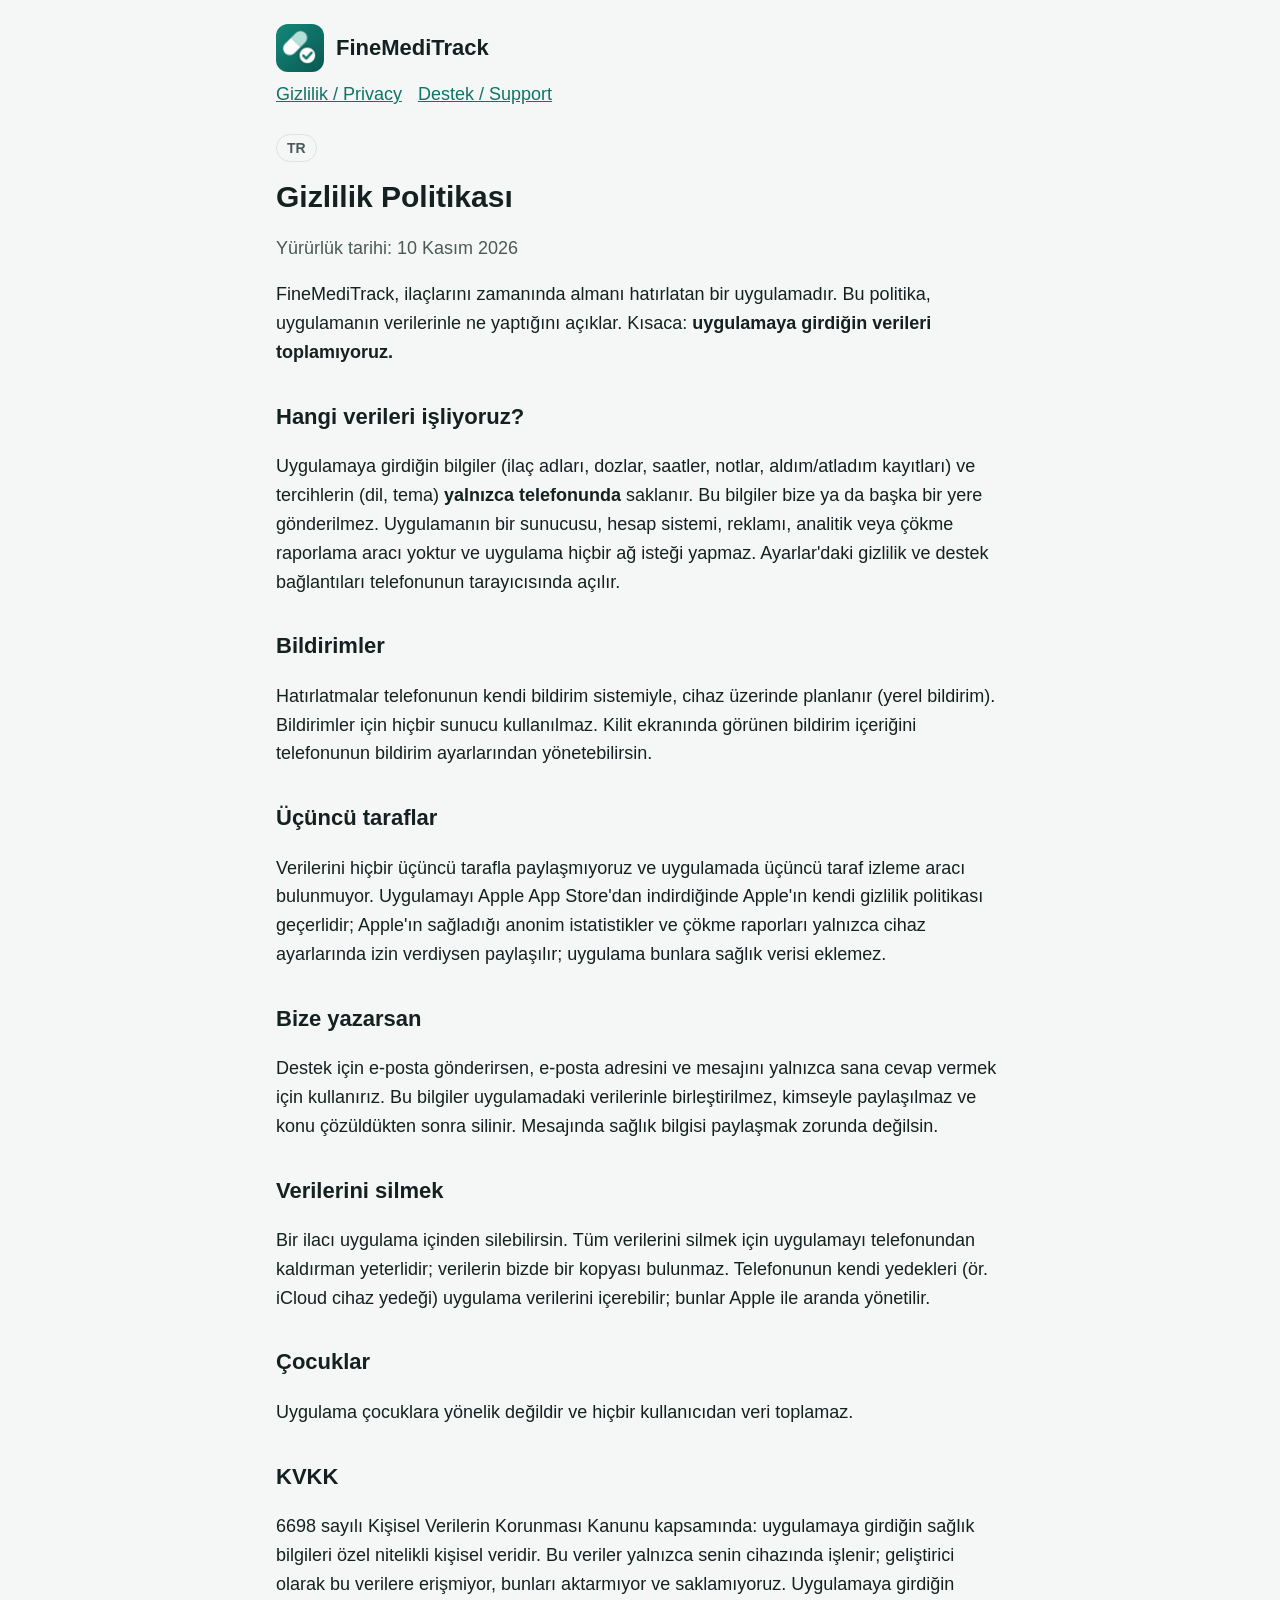
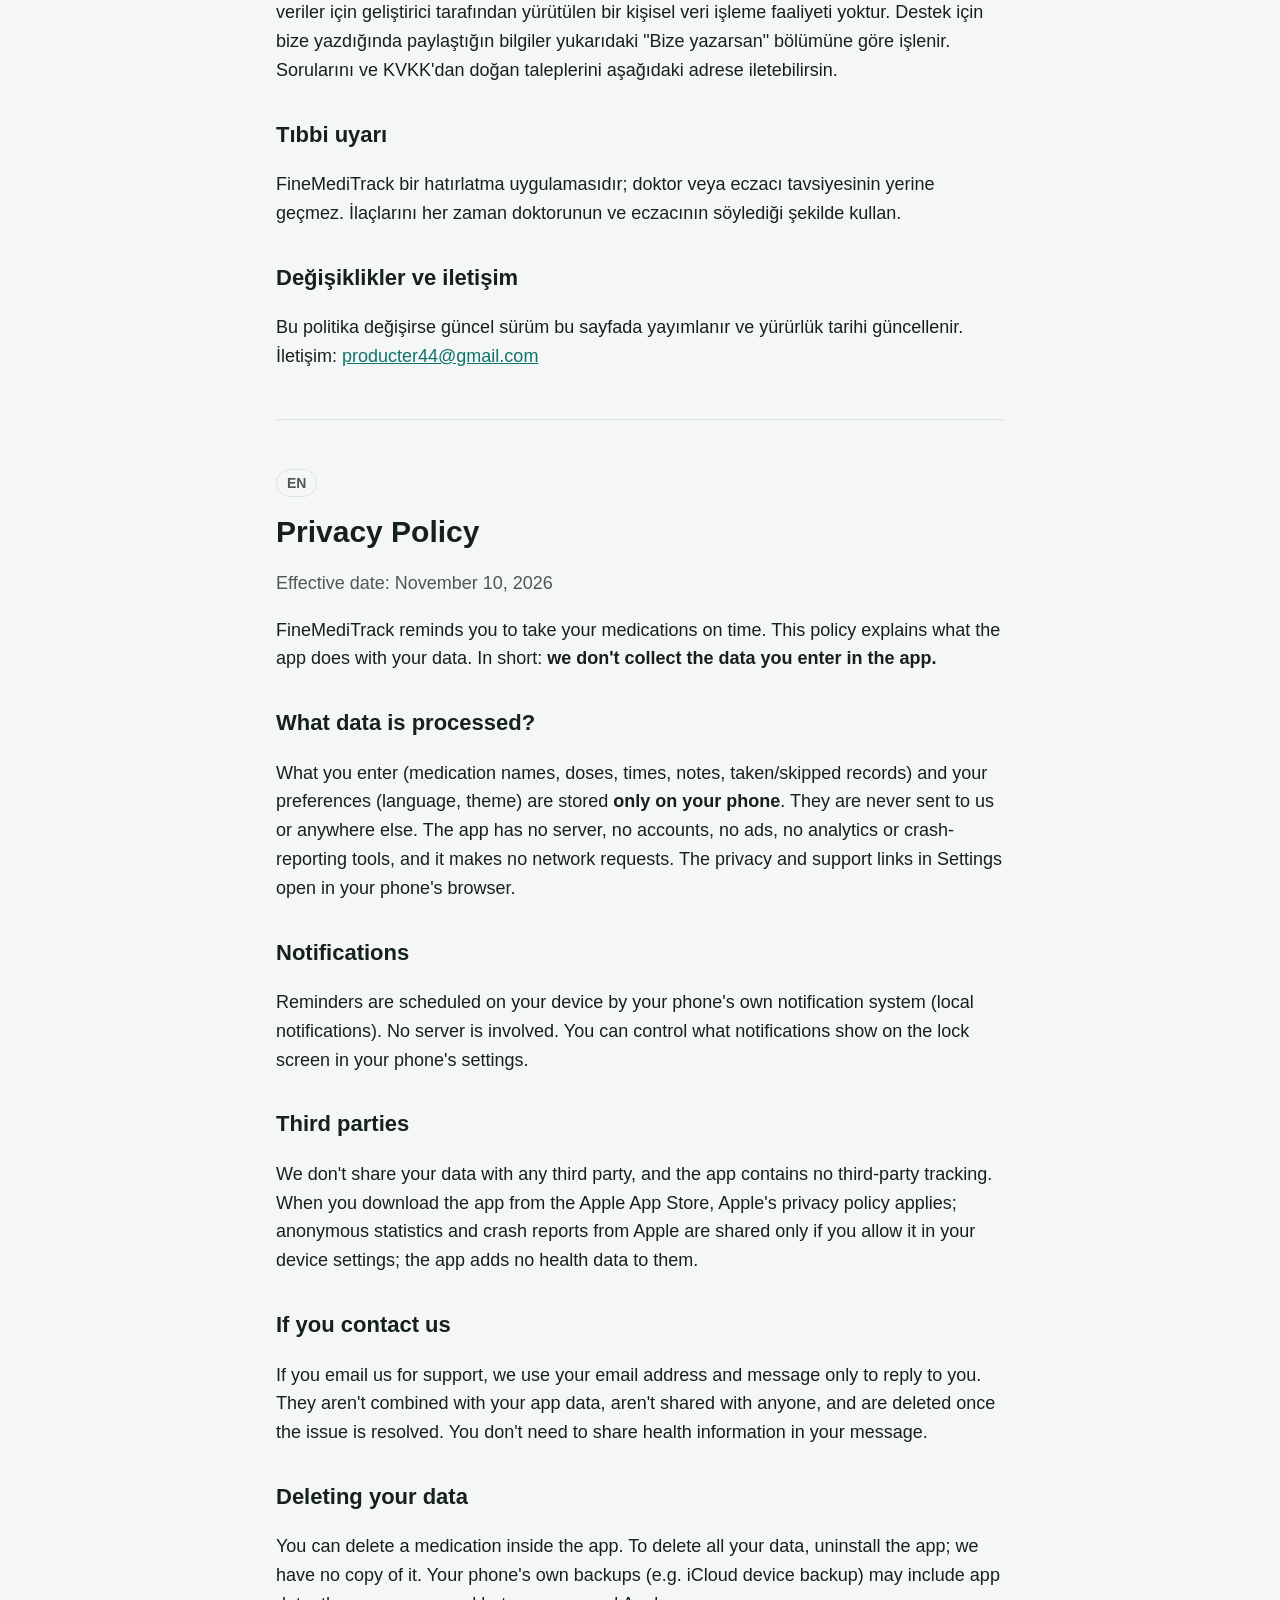
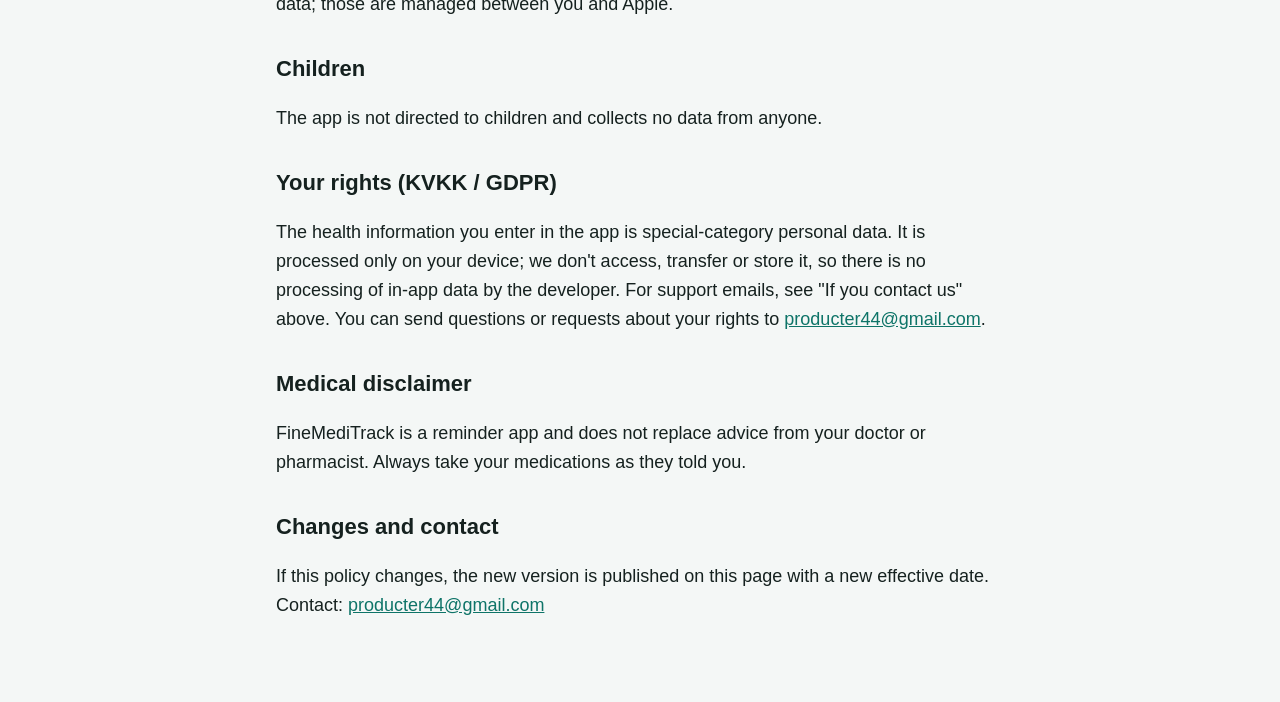
==== privacy/index.html @ 2c9cce1d "Privacy policy and support pages for FineMediTrack" ====
<!doctype html><html lang="tr"><head><meta charset="utf-8"><meta name="viewport" content="width=device-width, initial-scale=1"><link rel="icon" href="../assets/icon.png"><link rel="stylesheet" href="../assets/style.css"><title>Gizlilik Politikası / Privacy Policy – FineMediTrack</title></head><body><main><header><img src="../assets/icon.png" alt=""><a href="../">FineMediTrack</a></header><nav><a href="../privacy/">Gizlilik / Privacy</a><a href="../support/">Destek / Support</a></nav>
<span class="lang">TR</span>
<h1>Gizlilik Politikası</h1>
<p class="dim">Yürürlük tarihi: 10 Kasım 2026</p>
<p>FineMediTrack, ilaçlarını zamanında almanı hatırlatan bir uygulamadır. Bu politika, uygulamanın verilerinle ne yaptığını açıklar. Kısaca: <strong>uygulamaya girdiğin verileri toplamıyoruz.</strong></p>
<h2>Hangi verileri işliyoruz?</h2>
<p>Uygulamaya girdiğin bilgiler (ilaç adları, dozlar, saatler, notlar, aldım/atladım kayıtları) ve tercihlerin (dil, tema) <strong>yalnızca telefonunda</strong> saklanır. Bu bilgiler bize ya da başka bir yere gönderilmez. Uygulamanın bir sunucusu, hesap sistemi, reklamı, analitik veya çökme raporlama aracı yoktur ve uygulama hiçbir ağ isteği yapmaz. Ayarlar'daki gizlilik ve destek bağlantıları telefonunun tarayıcısında açılır.</p>
<h2>Bildirimler</h2>
<p>Hatırlatmalar telefonunun kendi bildirim sistemiyle, cihaz üzerinde planlanır (yerel bildirim). Bildirimler için hiçbir sunucu kullanılmaz. Kilit ekranında görünen bildirim içeriğini telefonunun bildirim ayarlarından yönetebilirsin.</p>
<h2>Üçüncü taraflar</h2>
<p>Verilerini hiçbir üçüncü tarafla paylaşmıyoruz ve uygulamada üçüncü taraf izleme aracı bulunmuyor. Uygulamayı Apple App Store'dan indirdiğinde Apple'ın kendi gizlilik politikası geçerlidir; Apple'ın sağladığı anonim istatistikler ve çökme raporları yalnızca cihaz ayarlarında izin verdiysen paylaşılır; uygulama bunlara sağlık verisi eklemez.</p>
<h2>Bize yazarsan</h2>
<p>Destek için e-posta gönderirsen, e-posta adresini ve mesajını yalnızca sana cevap vermek için kullanırız. Bu bilgiler uygulamadaki verilerinle birleştirilmez, kimseyle paylaşılmaz ve konu çözüldükten sonra silinir. Mesajında sağlık bilgisi paylaşmak zorunda değilsin.</p>
<h2>Verilerini silmek</h2>
<p>Bir ilacı uygulama içinden silebilirsin. Tüm verilerini silmek için uygulamayı telefonundan kaldırman yeterlidir; verilerin bizde bir kopyası bulunmaz. Telefonunun kendi yedekleri (ör. iCloud cihaz yedeği) uygulama verilerini içerebilir; bunlar Apple ile aranda yönetilir.</p>
<h2>Çocuklar</h2>
<p>Uygulama çocuklara yönelik değildir ve hiçbir kullanıcıdan veri toplamaz.</p>
<h2>KVKK</h2>
<p>6698 sayılı Kişisel Verilerin Korunması Kanunu kapsamında: uygulamaya girdiğin sağlık bilgileri özel nitelikli kişisel veridir. Bu veriler yalnızca senin cihazında işlenir; geliştirici olarak bu verilere erişmiyor, bunları aktarmıyor ve saklamıyoruz. Uygulamaya girdiğin veriler için geliştirici tarafından yürütülen bir kişisel veri işleme faaliyeti yoktur. Destek için bize yazdığında paylaştığın bilgiler yukarıdaki "Bize yazarsan" bölümüne göre işlenir. Sorularını ve KVKK'dan doğan taleplerini aşağıdaki adrese iletebilirsin.</p>
<h2>Tıbbi uyarı</h2>
<p>FineMediTrack bir hatırlatma uygulamasıdır; doktor veya eczacı tavsiyesinin yerine geçmez. İlaçlarını her zaman doktorunun ve eczacının söylediği şekilde kullan.</p>
<h2>Değişiklikler ve iletişim</h2>
<p>Bu politika değişirse güncel sürüm bu sayfada yayımlanır ve yürürlük tarihi güncellenir. İletişim: <a href="mailto:producter44@gmail.com">producter44@gmail.com</a></p>
<hr>
<span class="lang">EN</span>
<h1>Privacy Policy</h1>
<p class="dim">Effective date: November 10, 2026</p>
<p>FineMediTrack reminds you to take your medications on time. This policy explains what the app does with your data. In short: <strong>we don't collect the data you enter in the app.</strong></p>
<h2>What data is processed?</h2>
<p>What you enter (medication names, doses, times, notes, taken/skipped records) and your preferences (language, theme) are stored <strong>only on your phone</strong>. They are never sent to us or anywhere else. The app has no server, no accounts, no ads, no analytics or crash-reporting tools, and it makes no network requests. The privacy and support links in Settings open in your phone's browser.</p>
<h2>Notifications</h2>
<p>Reminders are scheduled on your device by your phone's own notification system (local notifications). No server is involved. You can control what notifications show on the lock screen in your phone's settings.</p>
<h2>Third parties</h2>
<p>We don't share your data with any third party, and the app contains no third-party tracking. When you download the app from the Apple App Store, Apple's privacy policy applies; anonymous statistics and crash reports from Apple are shared only if you allow it in your device settings; the app adds no health data to them.</p>
<h2>If you contact us</h2>
<p>If you email us for support, we use your email address and message only to reply to you. They aren't combined with your app data, aren't shared with anyone, and are deleted once the issue is resolved. You don't need to share health information in your message.</p>
<h2>Deleting your data</h2>
<p>You can delete a medication inside the app. To delete all your data, uninstall the app; we have no copy of it. Your phone's own backups (e.g. iCloud device backup) may include app data; those are managed between you and Apple.</p>
<h2>Children</h2>
<p>The app is not directed to children and collects no data from anyone.</p>
<h2>Your rights (KVKK / GDPR)</h2>
<p>The health information you enter in the app is special-category personal data. It is processed only on your device; we don't access, transfer or store it, so there is no processing of in-app data by the developer. For support emails, see "If you contact us" above. You can send questions or requests about your rights to <a href="mailto:producter44@gmail.com">producter44@gmail.com</a>.</p>
<h2>Medical disclaimer</h2>
<p>FineMediTrack is a reminder app and does not replace advice from your doctor or pharmacist. Always take your medications as they told you.</p>
<h2>Changes and contact</h2>
<p>If this policy changes, the new version is published on this page with a new effective date. Contact: <a href="mailto:producter44@gmail.com">producter44@gmail.com</a></p>
</main></body></html>
---- assets/style.css ----
:root { --teal: #0E7468; --text: #15211F; --dim: #4C5957; --bg: #F4F7F6; --card: #FFFFFF; --line: #DCE3E2; }
@media (prefers-color-scheme: dark) {
  :root { --teal: #5CC8B8; --text: #E6EDEC; --dim: #A1ADAB; --bg: #0F1817; --card: #1B2523; --line: #2E3A38; }
}
* { box-sizing: border-box; }
body { margin: 0; background: var(--bg); color: var(--text); font: 18px/1.6 -apple-system, BlinkMacSystemFont, "Segoe UI", Roboto, sans-serif; }
main { max-width: 760px; margin: 0 auto; padding: 24px 16px 64px; }
header { display: flex; align-items: center; gap: 12px; margin-bottom: 8px; }
header img { width: 48px; height: 48px; border-radius: 12px; }
header a { color: var(--text); text-decoration: none; font-weight: 700; font-size: 22px; }
nav { display: flex; gap: 16px; flex-wrap: wrap; margin: 8px 0 24px; }
nav a, a { color: var(--teal); }
h1 { font-size: 30px; line-height: 1.25; margin: 16px 0 4px; }
h2 { font-size: 22px; margin-top: 32px; }
.dim { color: var(--dim); }
.card { background: var(--card); border: 1px solid var(--line); border-radius: 14px; padding: 4px 20px; margin: 16px 0; }
.lang { display: inline-block; font-size: 14px; font-weight: 700; color: var(--dim); border: 1px solid var(--line); border-radius: 999px; padding: 2px 10px; }
hr { border: 0; border-top: 1px solid var(--line); margin: 48px 0; }
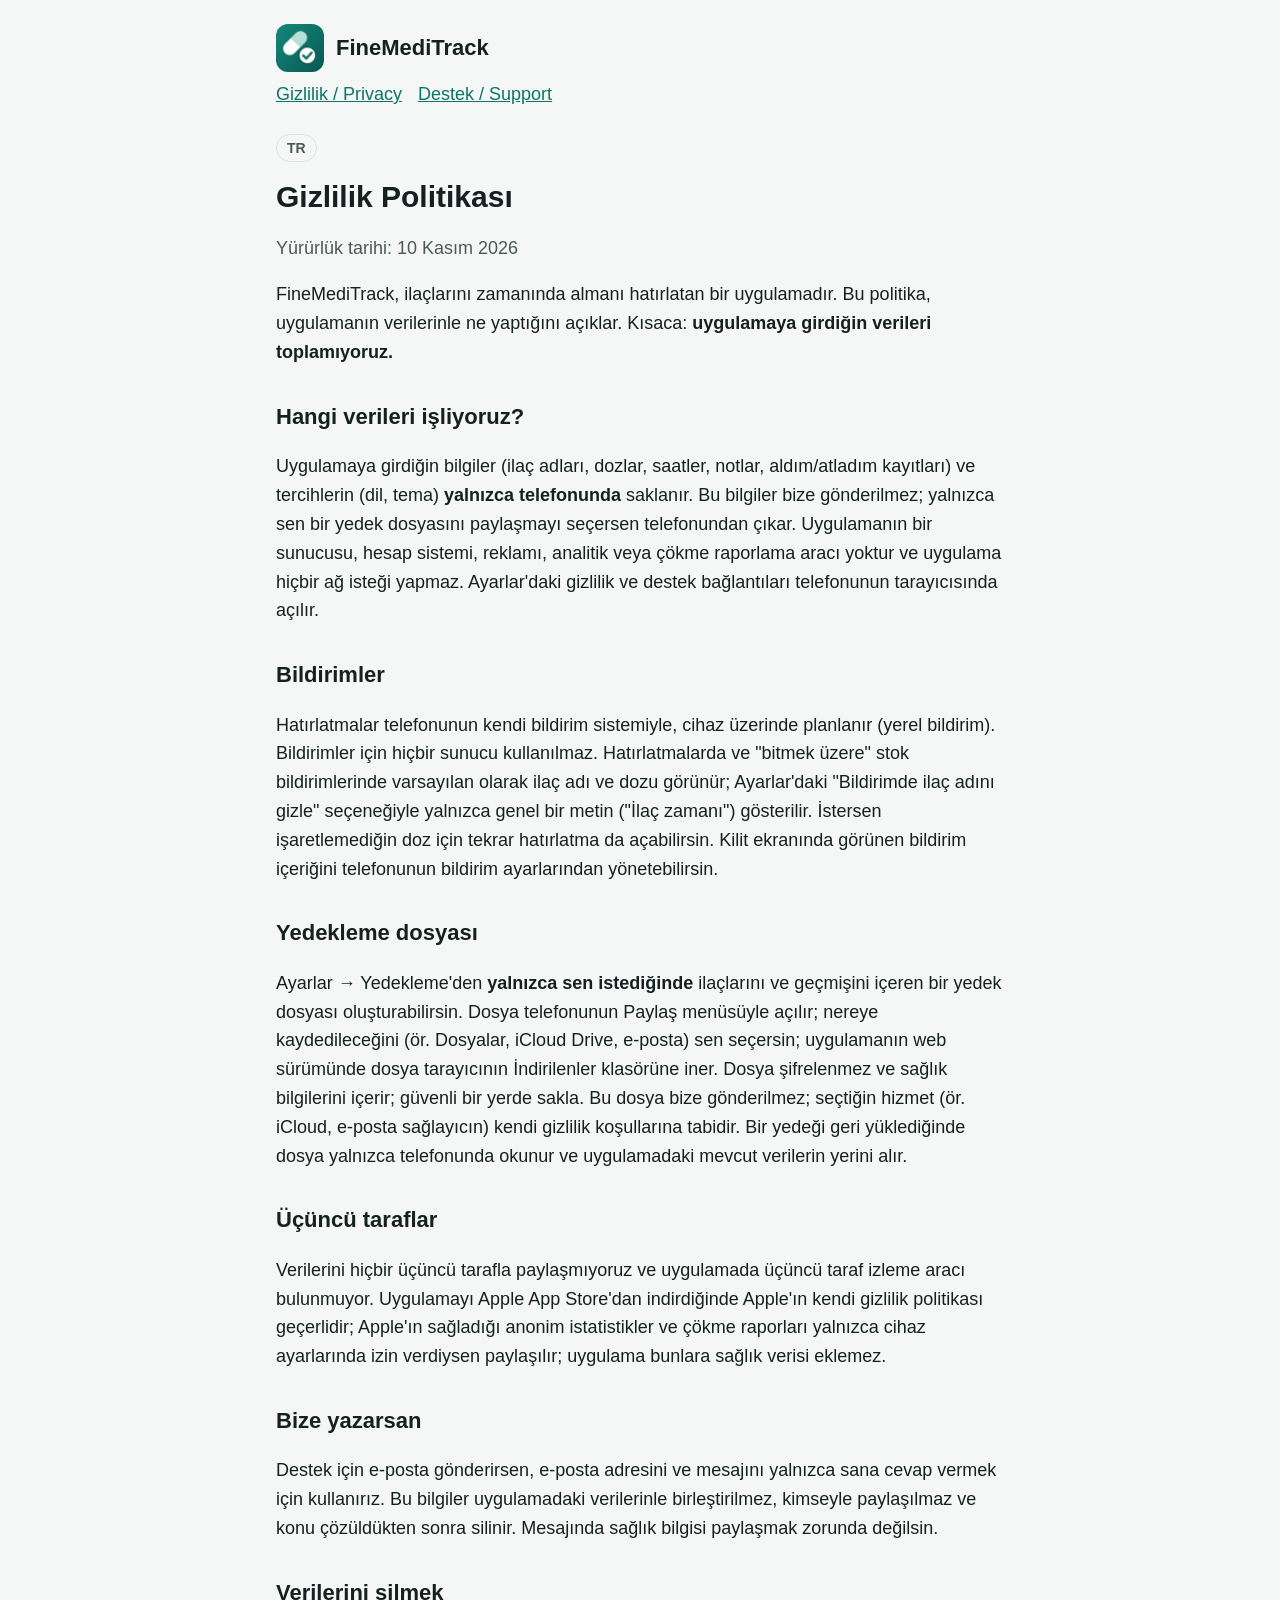
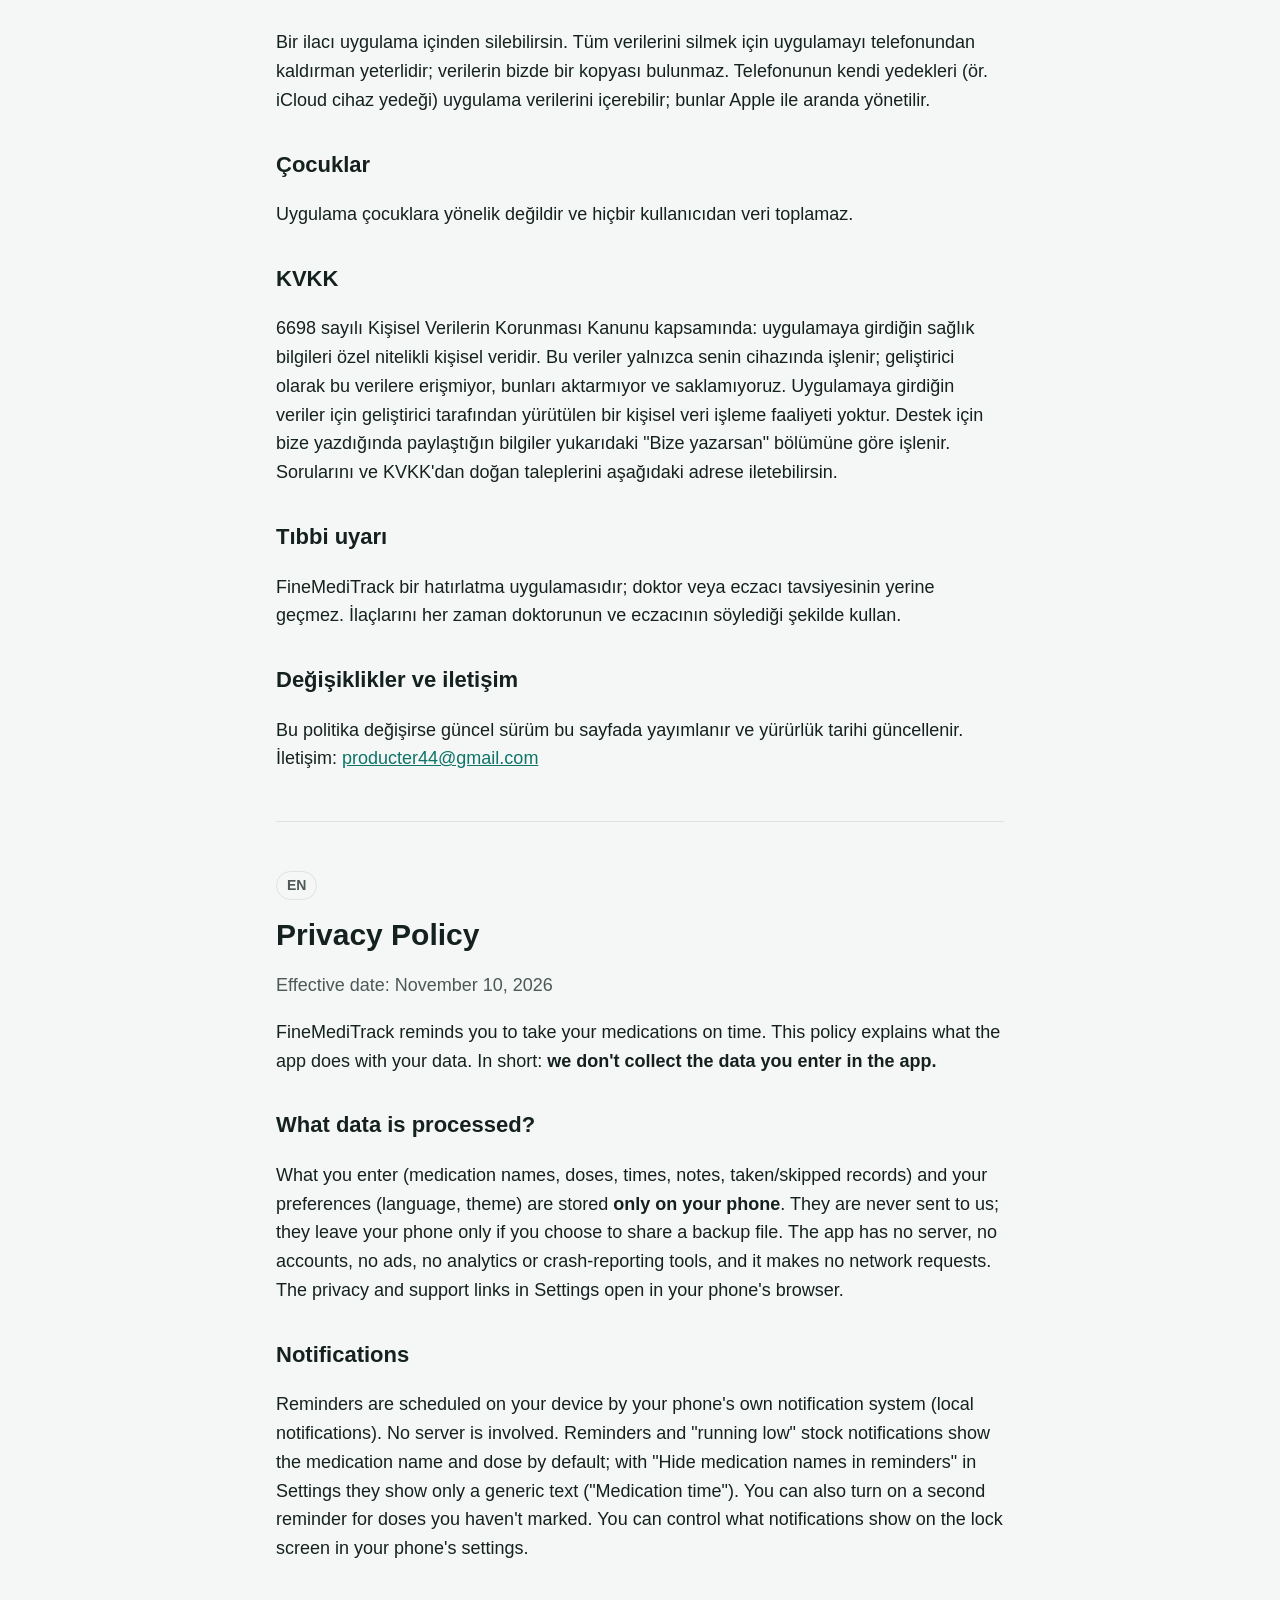
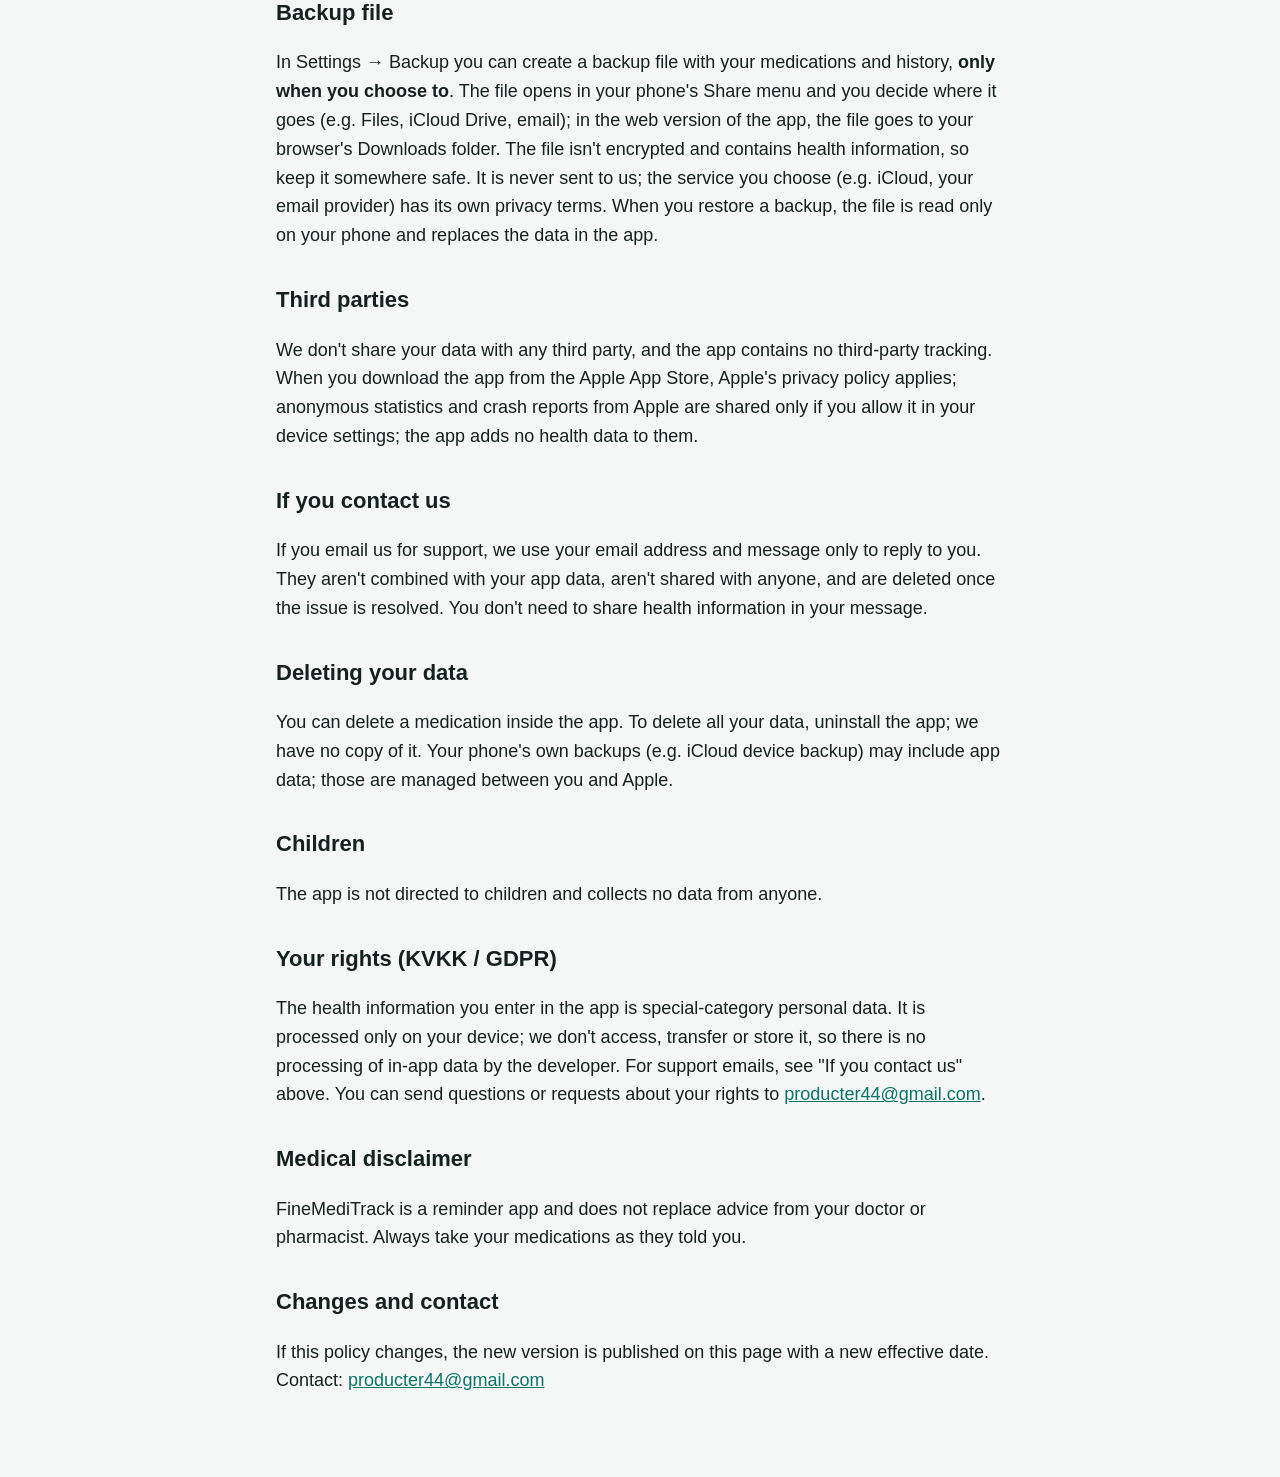
==== commit 95e79396: "Privacy policy: backup file and notification options (v0.3.0)" ====
--- a/privacy/index.html
+++ b/privacy/index.html
@@ -4,9 +4,11 @@
 <p class="dim">Yürürlük tarihi: 10 Kasım 2026</p>
 <p>FineMediTrack, ilaçlarını zamanında almanı hatırlatan bir uygulamadır. Bu politika, uygulamanın verilerinle ne yaptığını açıklar. Kısaca: <strong>uygulamaya girdiğin verileri toplamıyoruz.</strong></p>
 <h2>Hangi verileri işliyoruz?</h2>
-<p>Uygulamaya girdiğin bilgiler (ilaç adları, dozlar, saatler, notlar, aldım/atladım kayıtları) ve tercihlerin (dil, tema) <strong>yalnızca telefonunda</strong> saklanır. Bu bilgiler bize ya da başka bir yere gönderilmez. Uygulamanın bir sunucusu, hesap sistemi, reklamı, analitik veya çökme raporlama aracı yoktur ve uygulama hiçbir ağ isteği yapmaz. Ayarlar'daki gizlilik ve destek bağlantıları telefonunun tarayıcısında açılır.</p>
+<p>Uygulamaya girdiğin bilgiler (ilaç adları, dozlar, saatler, notlar, aldım/atladım kayıtları) ve tercihlerin (dil, tema) <strong>yalnızca telefonunda</strong> saklanır. Bu bilgiler bize gönderilmez; yalnızca sen bir yedek dosyasını paylaşmayı seçersen telefonundan çıkar. Uygulamanın bir sunucusu, hesap sistemi, reklamı, analitik veya çökme raporlama aracı yoktur ve uygulama hiçbir ağ isteği yapmaz. Ayarlar'daki gizlilik ve destek bağlantıları telefonunun tarayıcısında açılır.</p>
 <h2>Bildirimler</h2>
-<p>Hatırlatmalar telefonunun kendi bildirim sistemiyle, cihaz üzerinde planlanır (yerel bildirim). Bildirimler için hiçbir sunucu kullanılmaz. Kilit ekranında görünen bildirim içeriğini telefonunun bildirim ayarlarından yönetebilirsin.</p>
+<p>Hatırlatmalar telefonunun kendi bildirim sistemiyle, cihaz üzerinde planlanır (yerel bildirim). Bildirimler için hiçbir sunucu kullanılmaz. Hatırlatmalarda ve "bitmek üzere" stok bildirimlerinde varsayılan olarak ilaç adı ve dozu görünür; Ayarlar'daki "Bildirimde ilaç adını gizle" seçeneğiyle yalnızca genel bir metin ("İlaç zamanı") gösterilir. İstersen işaretlemediğin doz için tekrar hatırlatma da açabilirsin. Kilit ekranında görünen bildirim içeriğini telefonunun bildirim ayarlarından yönetebilirsin.</p>
+<h2>Yedekleme dosyası</h2>
+<p>Ayarlar → Yedekleme'den <strong>yalnızca sen istediğinde</strong> ilaçlarını ve geçmişini içeren bir yedek dosyası oluşturabilirsin. Dosya telefonunun Paylaş menüsüyle açılır; nereye kaydedileceğini (ör. Dosyalar, iCloud Drive, e-posta) sen seçersin; uygulamanın web sürümünde dosya tarayıcının İndirilenler klasörüne iner. Dosya şifrelenmez ve sağlık bilgilerini içerir; güvenli bir yerde sakla. Bu dosya bize gönderilmez; seçtiğin hizmet (ör. iCloud, e-posta sağlayıcın) kendi gizlilik koşullarına tabidir. Bir yedeği geri yüklediğinde dosya yalnızca telefonunda okunur ve uygulamadaki mevcut verilerin yerini alır.</p>
 <h2>Üçüncü taraflar</h2>
 <p>Verilerini hiçbir üçüncü tarafla paylaşmıyoruz ve uygulamada üçüncü taraf izleme aracı bulunmuyor. Uygulamayı Apple App Store'dan indirdiğinde Apple'ın kendi gizlilik politikası geçerlidir; Apple'ın sağladığı anonim istatistikler ve çökme raporları yalnızca cihaz ayarlarında izin verdiysen paylaşılır; uygulama bunlara sağlık verisi eklemez.</p>
 <h2>Bize yazarsan</h2>
@@ -27,9 +29,11 @@
 <p class="dim">Effective date: November 10, 2026</p>
 <p>FineMediTrack reminds you to take your medications on time. This policy explains what the app does with your data. In short: <strong>we don't collect the data you enter in the app.</strong></p>
 <h2>What data is processed?</h2>
-<p>What you enter (medication names, doses, times, notes, taken/skipped records) and your preferences (language, theme) are stored <strong>only on your phone</strong>. They are never sent to us or anywhere else. The app has no server, no accounts, no ads, no analytics or crash-reporting tools, and it makes no network requests. The privacy and support links in Settings open in your phone's browser.</p>
+<p>What you enter (medication names, doses, times, notes, taken/skipped records) and your preferences (language, theme) are stored <strong>only on your phone</strong>. They are never sent to us; they leave your phone only if you choose to share a backup file. The app has no server, no accounts, no ads, no analytics or crash-reporting tools, and it makes no network requests. The privacy and support links in Settings open in your phone's browser.</p>
 <h2>Notifications</h2>
-<p>Reminders are scheduled on your device by your phone's own notification system (local notifications). No server is involved. You can control what notifications show on the lock screen in your phone's settings.</p>
+<p>Reminders are scheduled on your device by your phone's own notification system (local notifications). No server is involved. Reminders and "running low" stock notifications show the medication name and dose by default; with "Hide medication names in reminders" in Settings they show only a generic text ("Medication time"). You can also turn on a second reminder for doses you haven't marked. You can control what notifications show on the lock screen in your phone's settings.</p>
+<h2>Backup file</h2>
+<p>In Settings → Backup you can create a backup file with your medications and history, <strong>only when you choose to</strong>. The file opens in your phone's Share menu and you decide where it goes (e.g. Files, iCloud Drive, email); in the web version of the app, the file goes to your browser's Downloads folder. The file isn't encrypted and contains health information, so keep it somewhere safe. It is never sent to us; the service you choose (e.g. iCloud, your email provider) has its own privacy terms. When you restore a backup, the file is read only on your phone and replaces the data in the app.</p>
 <h2>Third parties</h2>
 <p>We don't share your data with any third party, and the app contains no third-party tracking. When you download the app from the Apple App Store, Apple's privacy policy applies; anonymous statistics and crash reports from Apple are shared only if you allow it in your device settings; the app adds no health data to them.</p>
 <h2>If you contact us</h2>
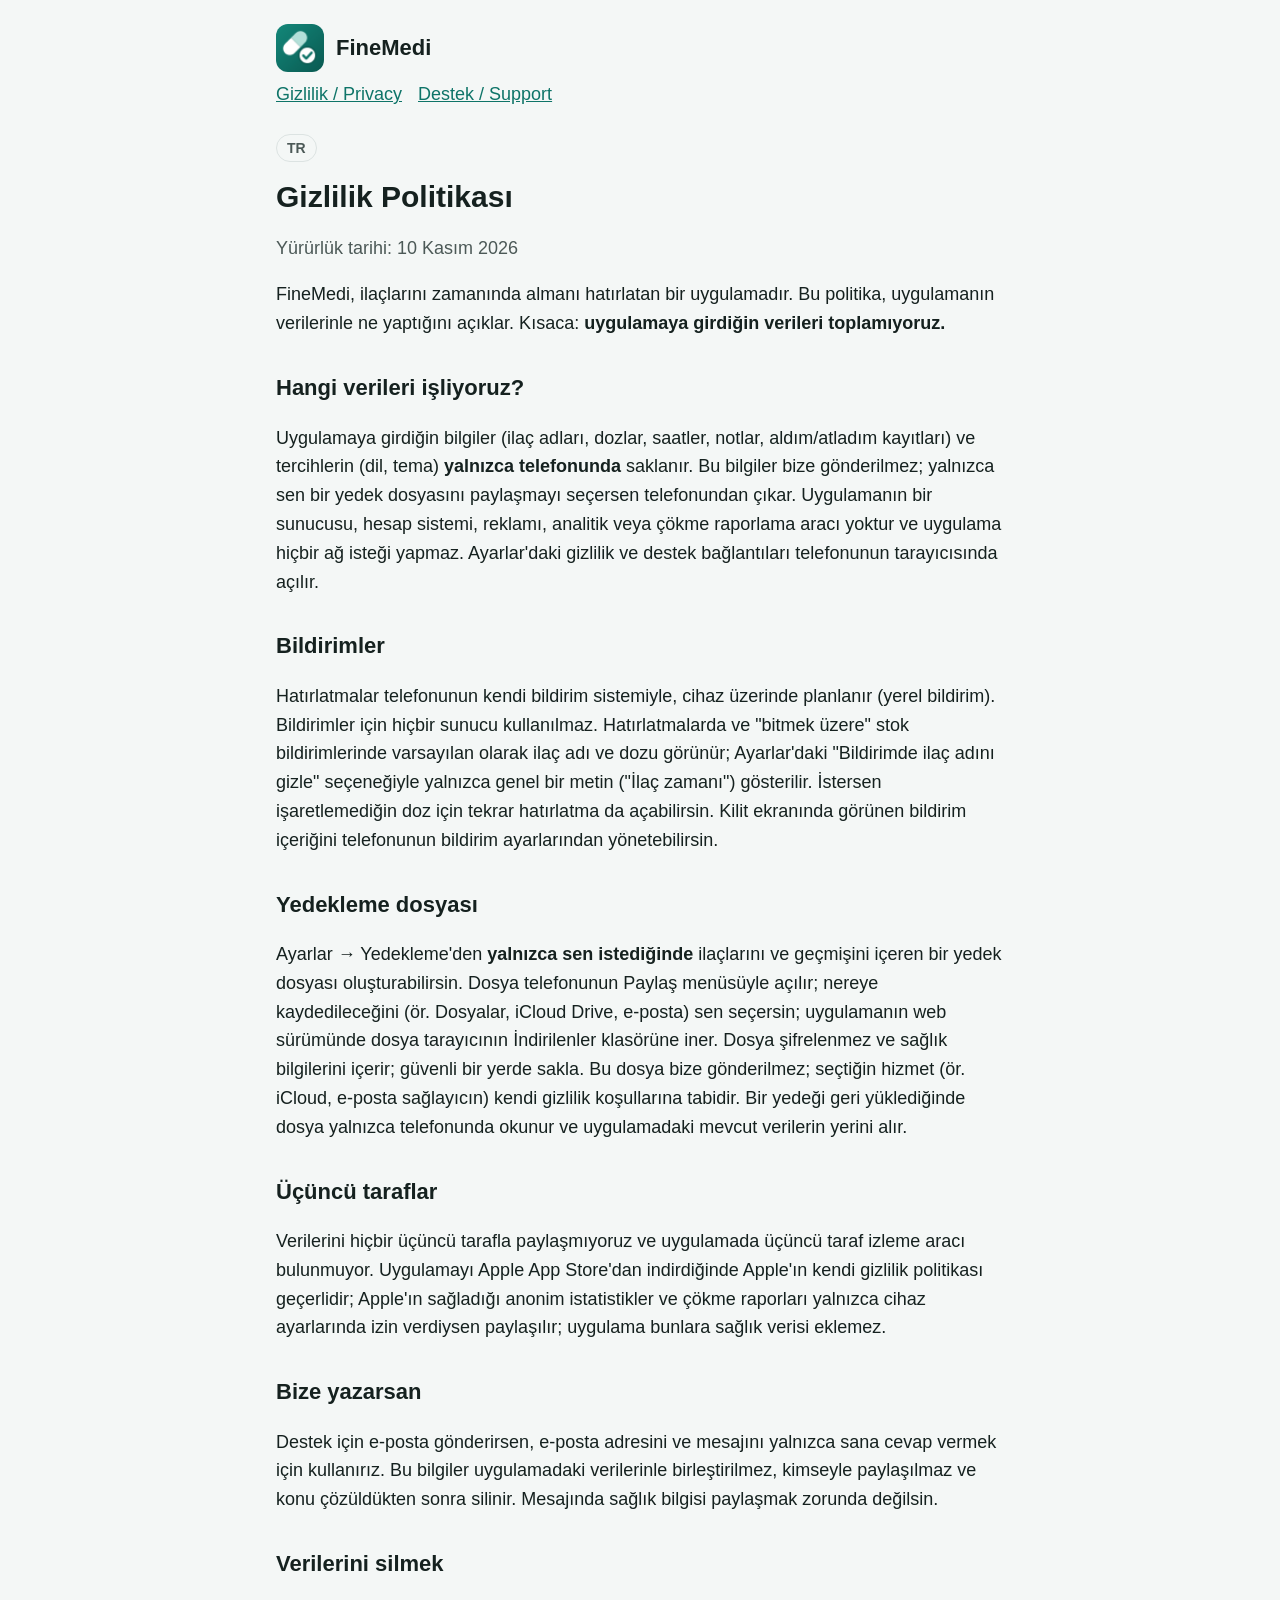
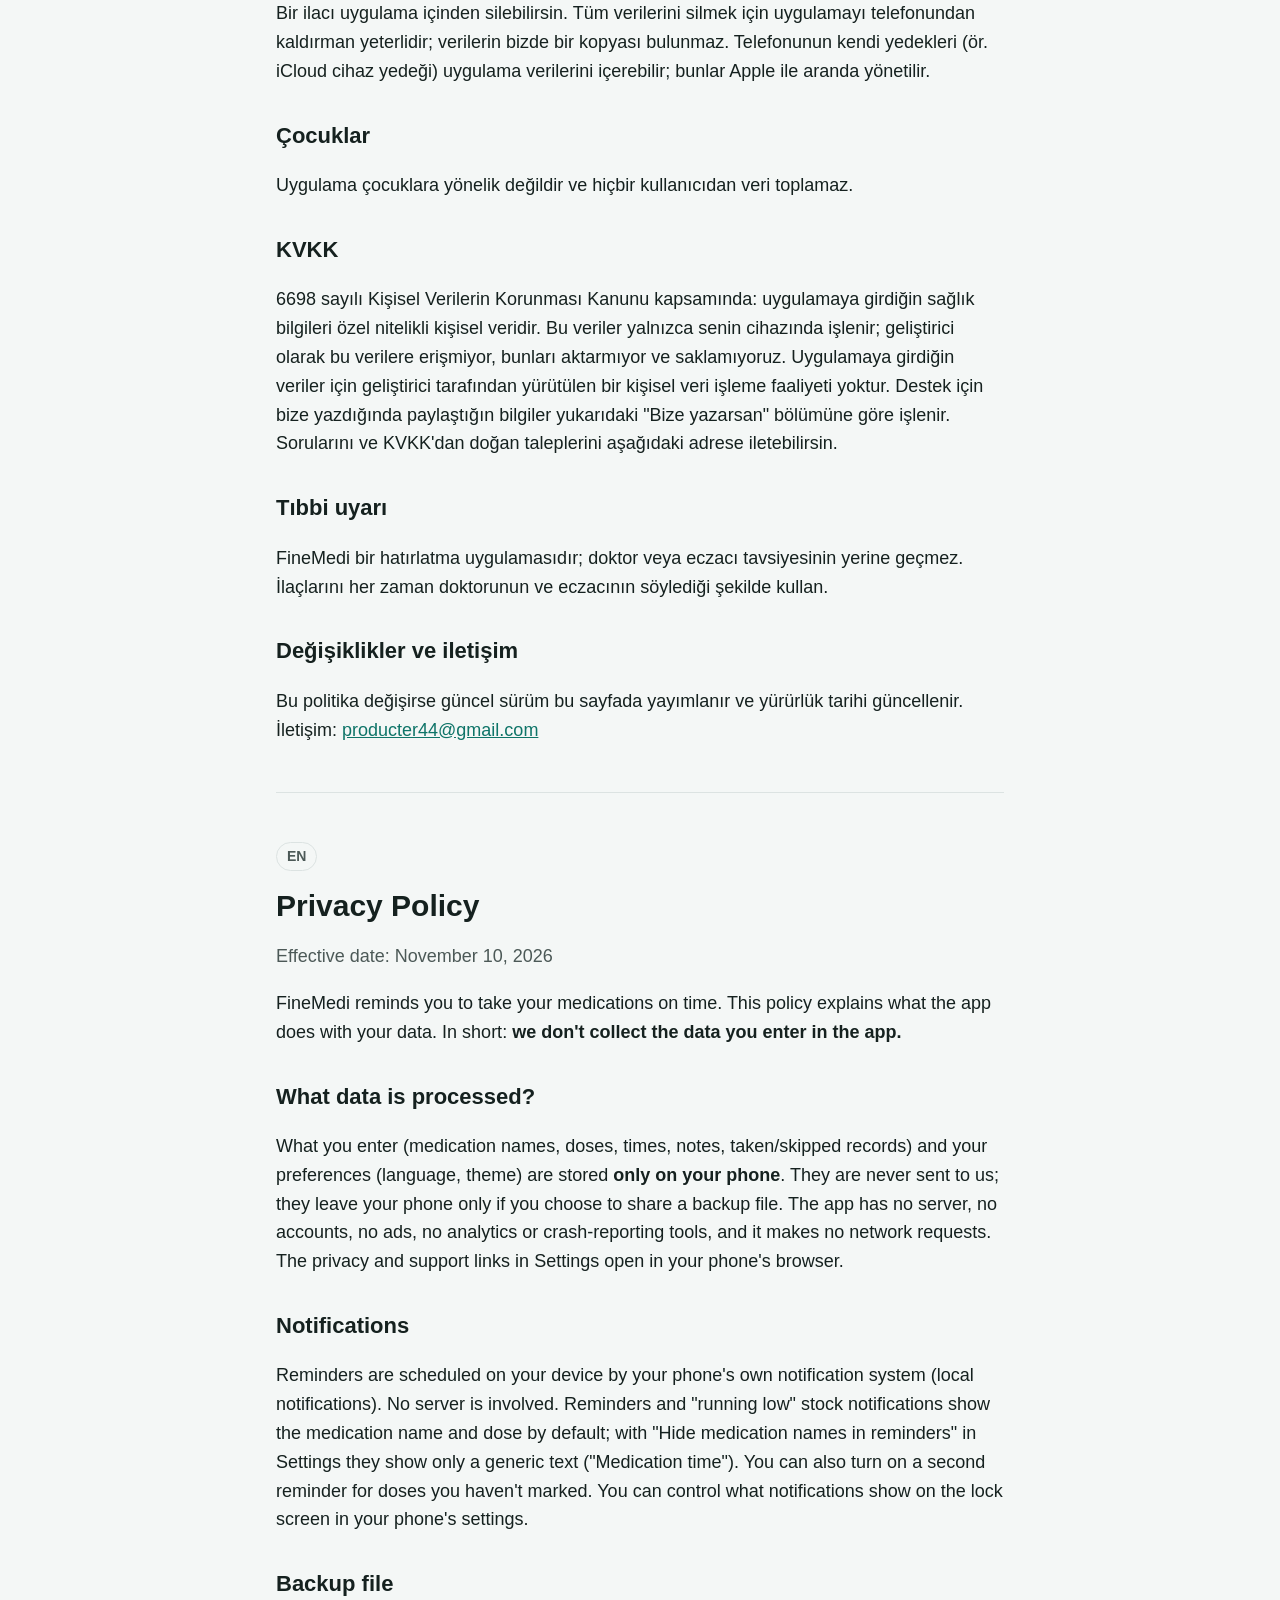
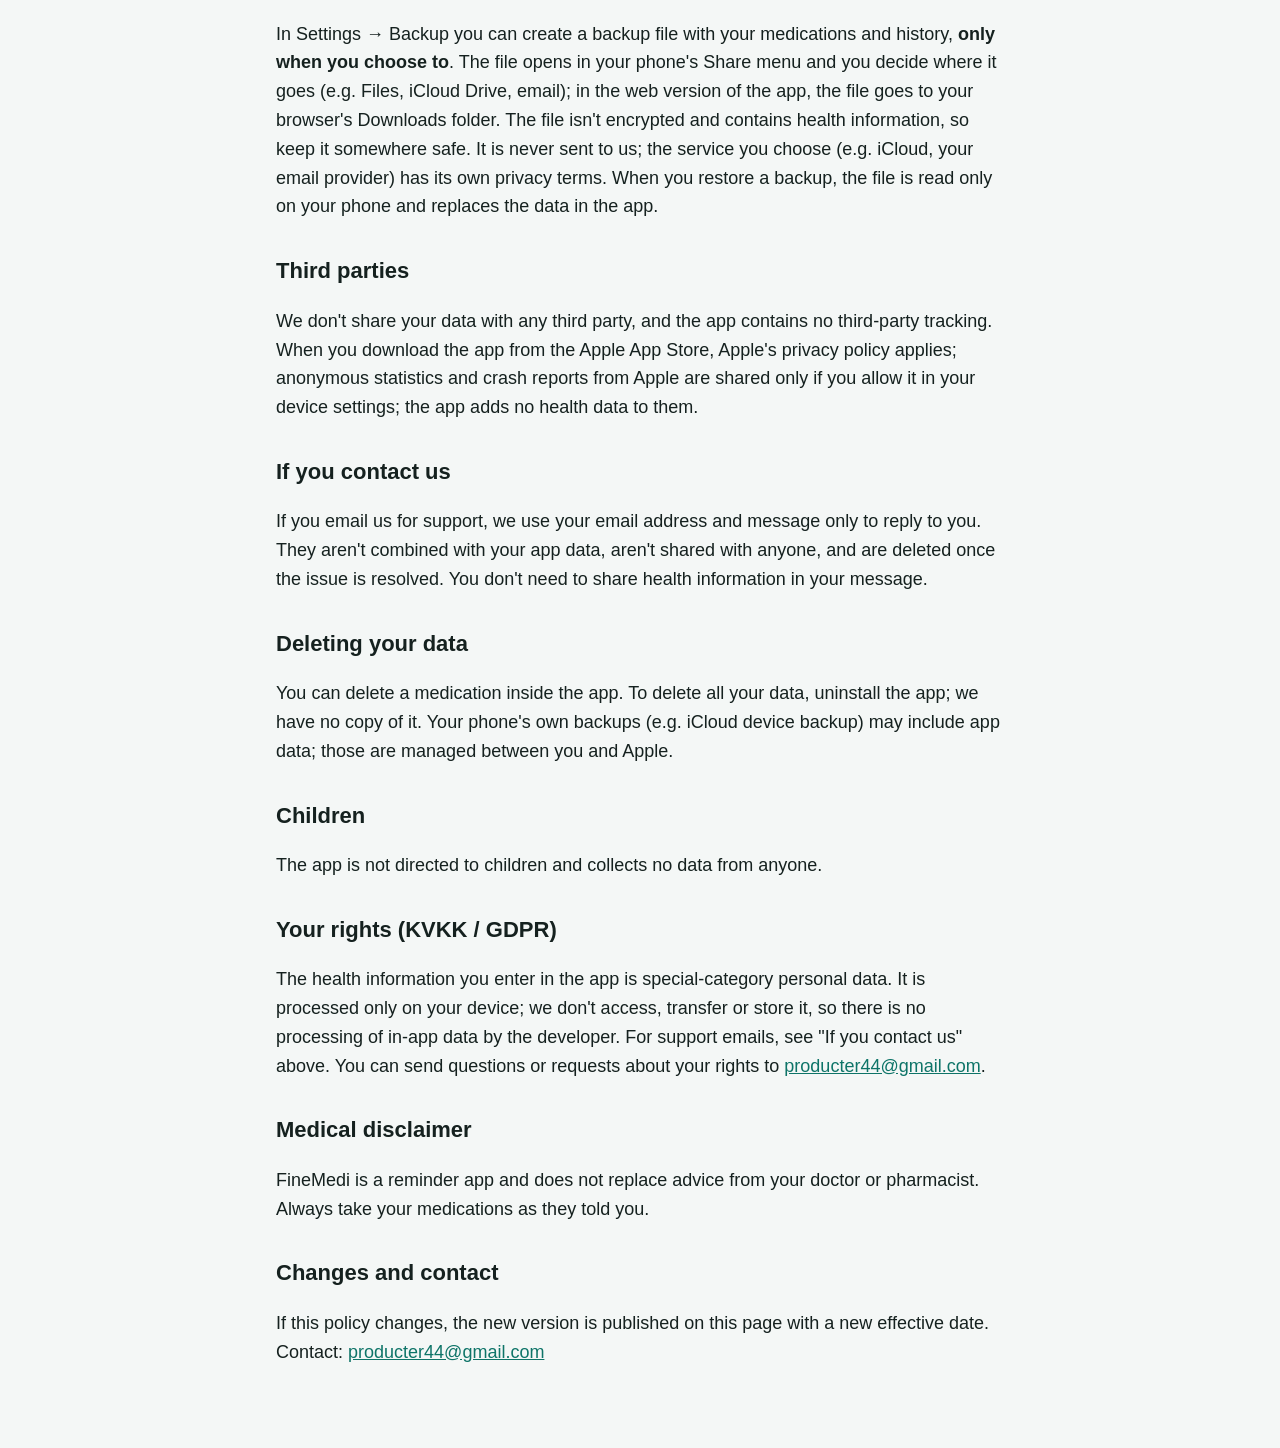
==== commit ec28c28f: "Rename the app to FineMedi" ====
--- a/privacy/index.html
+++ b/privacy/index.html
@@ -1,8 +1,8 @@
-<!doctype html><html lang="tr"><head><meta charset="utf-8"><meta name="viewport" content="width=device-width, initial-scale=1"><link rel="icon" href="../assets/icon.png"><link rel="stylesheet" href="../assets/style.css"><title>Gizlilik Politikası / Privacy Policy – FineMediTrack</title></head><body><main><header><img src="../assets/icon.png" alt=""><a href="../">FineMediTrack</a></header><nav><a href="../privacy/">Gizlilik / Privacy</a><a href="../support/">Destek / Support</a></nav>
+<!doctype html><html lang="tr"><head><meta charset="utf-8"><meta name="viewport" content="width=device-width, initial-scale=1"><link rel="icon" href="../assets/icon.png"><link rel="stylesheet" href="../assets/style.css"><title>Gizlilik Politikası / Privacy Policy – FineMedi</title></head><body><main><header><img src="../assets/icon.png" alt=""><a href="../">FineMedi</a></header><nav><a href="../privacy/">Gizlilik / Privacy</a><a href="../support/">Destek / Support</a></nav>
 <span class="lang">TR</span>
 <h1>Gizlilik Politikası</h1>
 <p class="dim">Yürürlük tarihi: 10 Kasım 2026</p>
-<p>FineMediTrack, ilaçlarını zamanında almanı hatırlatan bir uygulamadır. Bu politika, uygulamanın verilerinle ne yaptığını açıklar. Kısaca: <strong>uygulamaya girdiğin verileri toplamıyoruz.</strong></p>
+<p>FineMedi, ilaçlarını zamanında almanı hatırlatan bir uygulamadır. Bu politika, uygulamanın verilerinle ne yaptığını açıklar. Kısaca: <strong>uygulamaya girdiğin verileri toplamıyoruz.</strong></p>
 <h2>Hangi verileri işliyoruz?</h2>
 <p>Uygulamaya girdiğin bilgiler (ilaç adları, dozlar, saatler, notlar, aldım/atladım kayıtları) ve tercihlerin (dil, tema) <strong>yalnızca telefonunda</strong> saklanır. Bu bilgiler bize gönderilmez; yalnızca sen bir yedek dosyasını paylaşmayı seçersen telefonundan çıkar. Uygulamanın bir sunucusu, hesap sistemi, reklamı, analitik veya çökme raporlama aracı yoktur ve uygulama hiçbir ağ isteği yapmaz. Ayarlar'daki gizlilik ve destek bağlantıları telefonunun tarayıcısında açılır.</p>
 <h2>Bildirimler</h2>
@@ -20,14 +20,14 @@
 <h2>KVKK</h2>
 <p>6698 sayılı Kişisel Verilerin Korunması Kanunu kapsamında: uygulamaya girdiğin sağlık bilgileri özel nitelikli kişisel veridir. Bu veriler yalnızca senin cihazında işlenir; geliştirici olarak bu verilere erişmiyor, bunları aktarmıyor ve saklamıyoruz. Uygulamaya girdiğin veriler için geliştirici tarafından yürütülen bir kişisel veri işleme faaliyeti yoktur. Destek için bize yazdığında paylaştığın bilgiler yukarıdaki "Bize yazarsan" bölümüne göre işlenir. Sorularını ve KVKK'dan doğan taleplerini aşağıdaki adrese iletebilirsin.</p>
 <h2>Tıbbi uyarı</h2>
-<p>FineMediTrack bir hatırlatma uygulamasıdır; doktor veya eczacı tavsiyesinin yerine geçmez. İlaçlarını her zaman doktorunun ve eczacının söylediği şekilde kullan.</p>
+<p>FineMedi bir hatırlatma uygulamasıdır; doktor veya eczacı tavsiyesinin yerine geçmez. İlaçlarını her zaman doktorunun ve eczacının söylediği şekilde kullan.</p>
 <h2>Değişiklikler ve iletişim</h2>
 <p>Bu politika değişirse güncel sürüm bu sayfada yayımlanır ve yürürlük tarihi güncellenir. İletişim: <a href="mailto:producter44@gmail.com">producter44@gmail.com</a></p>
 <hr>
 <span class="lang">EN</span>
 <h1>Privacy Policy</h1>
 <p class="dim">Effective date: November 10, 2026</p>
-<p>FineMediTrack reminds you to take your medications on time. This policy explains what the app does with your data. In short: <strong>we don't collect the data you enter in the app.</strong></p>
+<p>FineMedi reminds you to take your medications on time. This policy explains what the app does with your data. In short: <strong>we don't collect the data you enter in the app.</strong></p>
 <h2>What data is processed?</h2>
 <p>What you enter (medication names, doses, times, notes, taken/skipped records) and your preferences (language, theme) are stored <strong>only on your phone</strong>. They are never sent to us; they leave your phone only if you choose to share a backup file. The app has no server, no accounts, no ads, no analytics or crash-reporting tools, and it makes no network requests. The privacy and support links in Settings open in your phone's browser.</p>
 <h2>Notifications</h2>
@@ -45,7 +45,7 @@
 <h2>Your rights (KVKK / GDPR)</h2>
 <p>The health information you enter in the app is special-category personal data. It is processed only on your device; we don't access, transfer or store it, so there is no processing of in-app data by the developer. For support emails, see "If you contact us" above. You can send questions or requests about your rights to <a href="mailto:producter44@gmail.com">producter44@gmail.com</a>.</p>
 <h2>Medical disclaimer</h2>
-<p>FineMediTrack is a reminder app and does not replace advice from your doctor or pharmacist. Always take your medications as they told you.</p>
+<p>FineMedi is a reminder app and does not replace advice from your doctor or pharmacist. Always take your medications as they told you.</p>
 <h2>Changes and contact</h2>
 <p>If this policy changes, the new version is published on this page with a new effective date. Contact: <a href="mailto:producter44@gmail.com">producter44@gmail.com</a></p>
 </main></body></html>
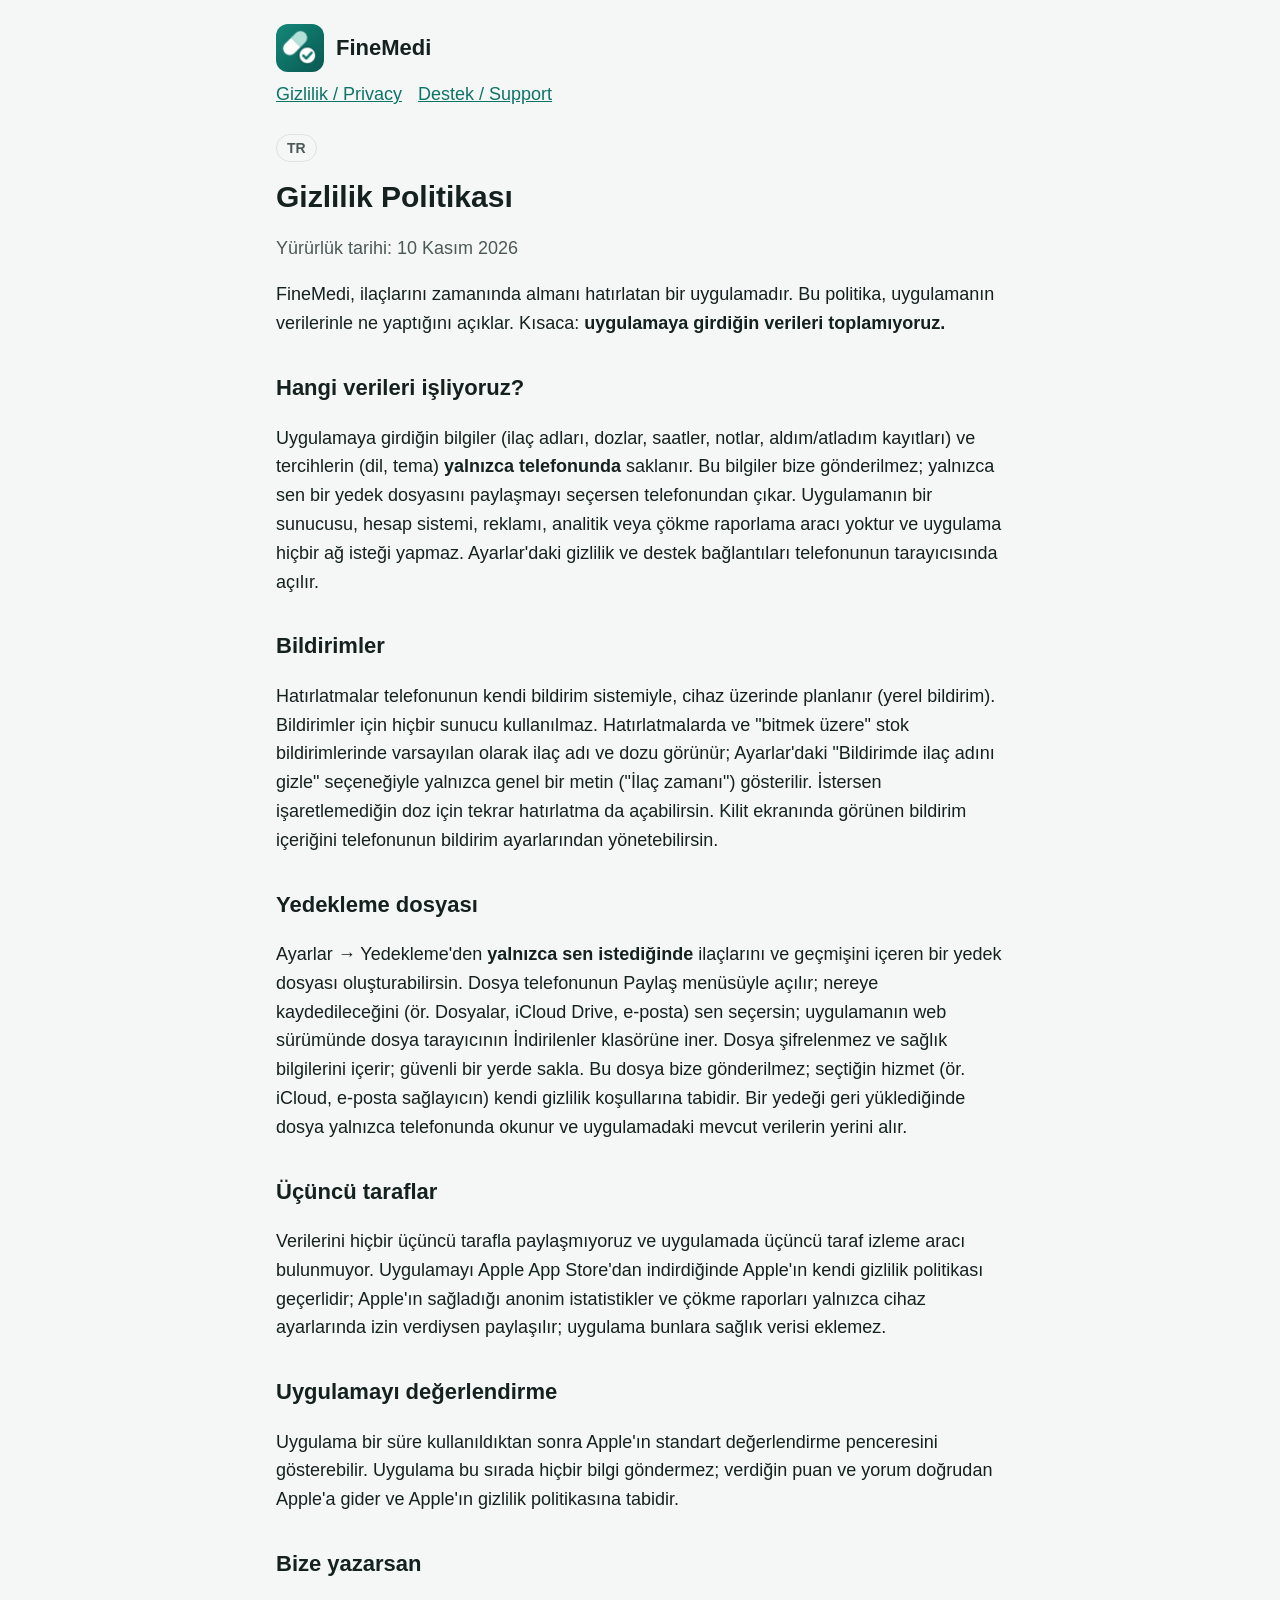
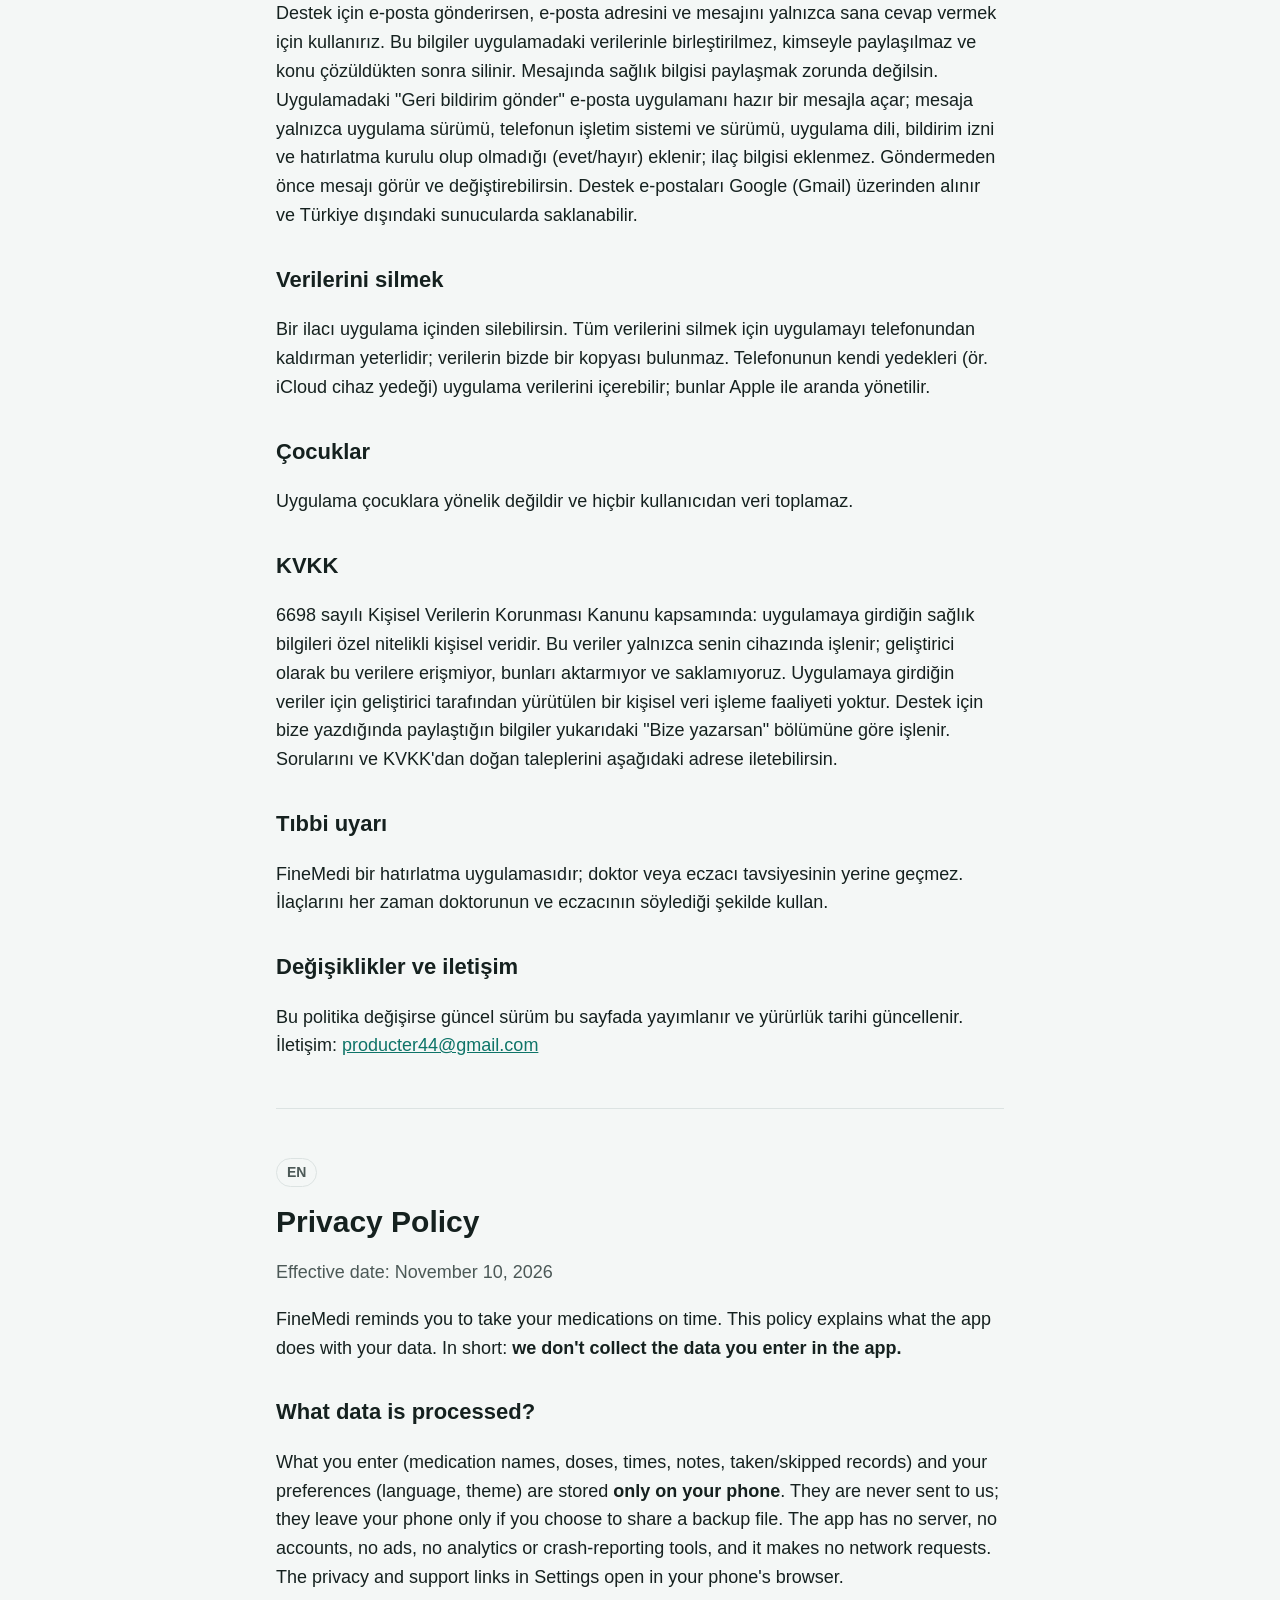
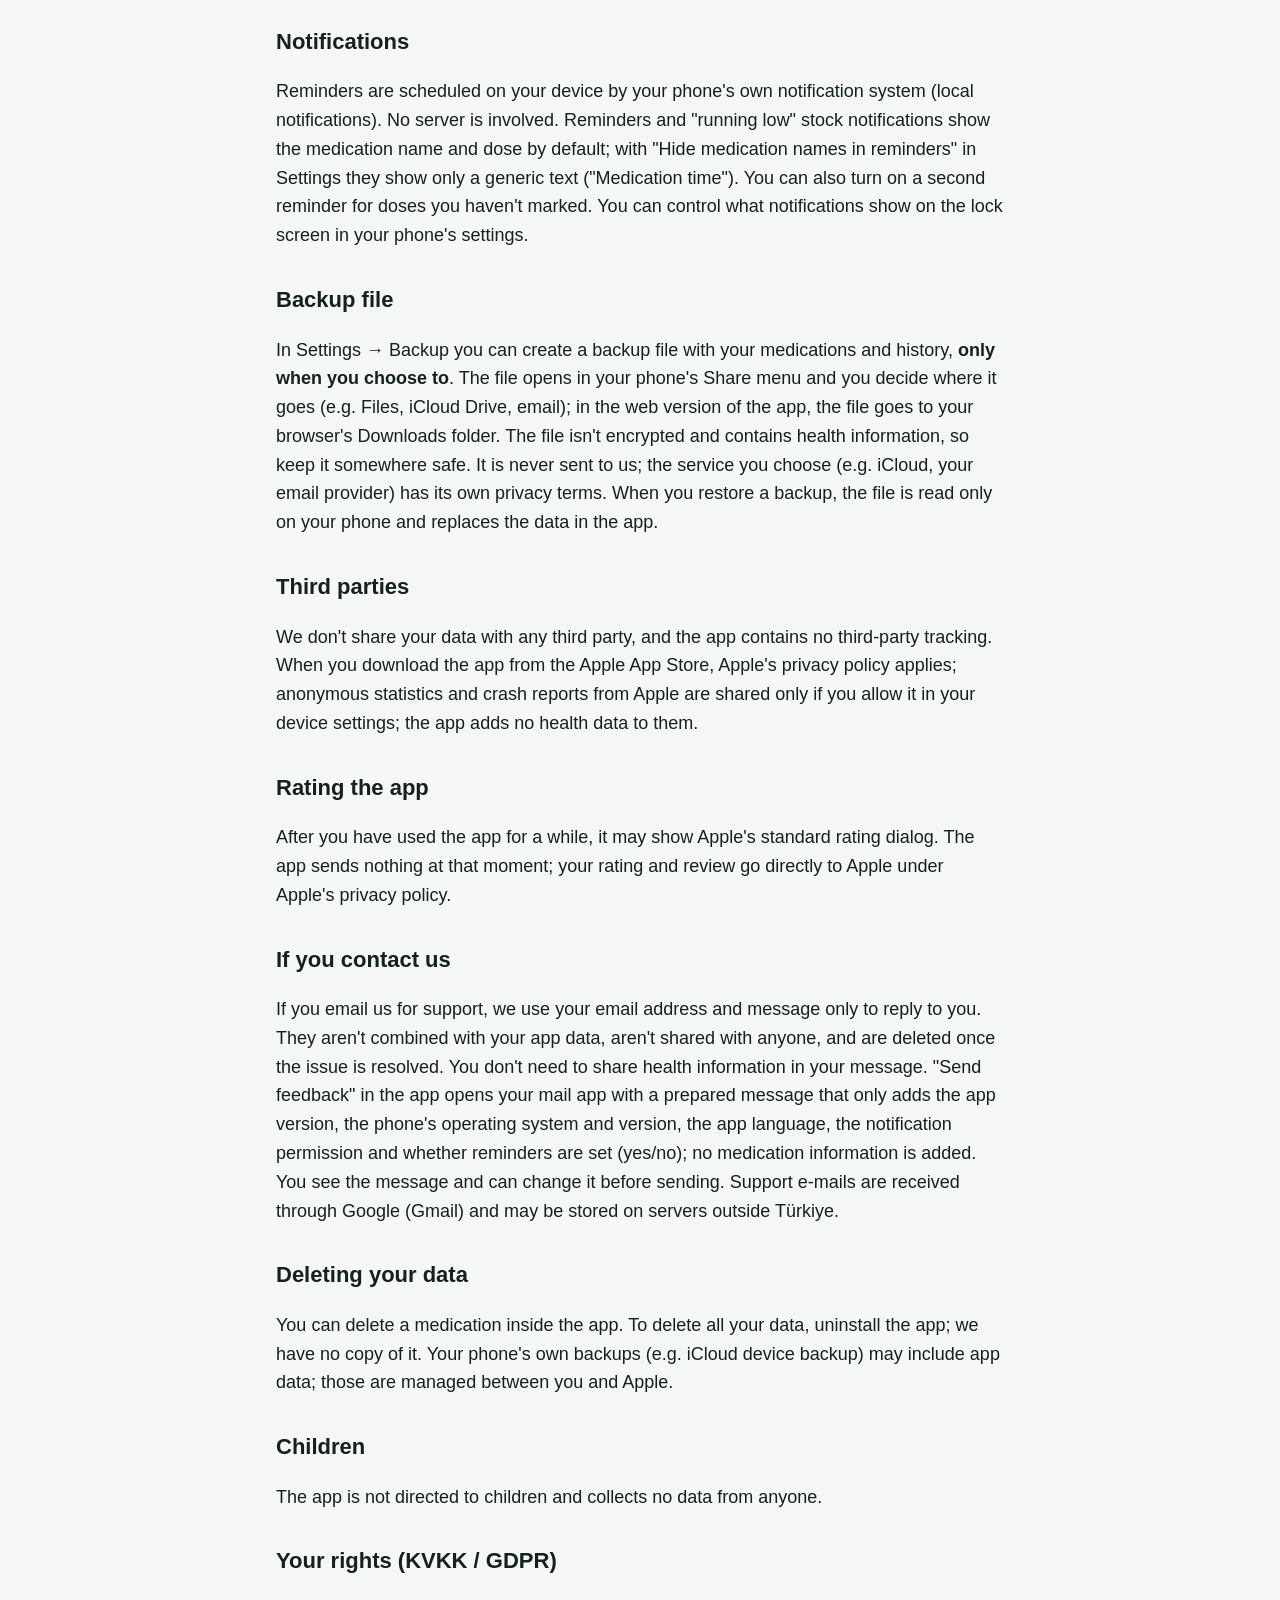
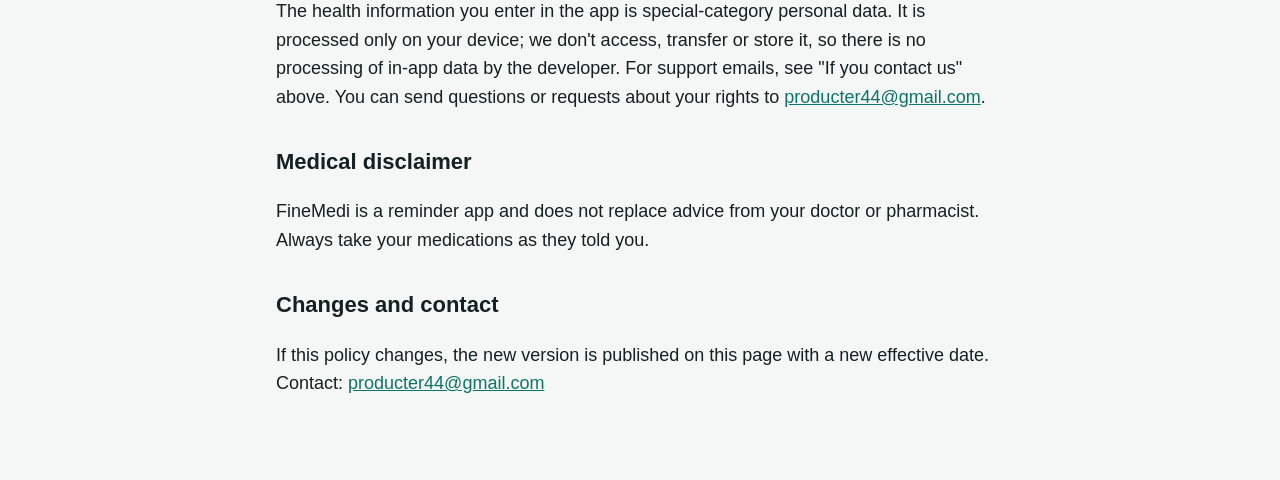
==== commit 11552833: "Privacy policy: feedback e-mail and rating dialog (v0.4.0)" ====
--- a/privacy/index.html
+++ b/privacy/index.html
@@ -11,8 +11,10 @@
 <p>Ayarlar → Yedekleme'den <strong>yalnızca sen istediğinde</strong> ilaçlarını ve geçmişini içeren bir yedek dosyası oluşturabilirsin. Dosya telefonunun Paylaş menüsüyle açılır; nereye kaydedileceğini (ör. Dosyalar, iCloud Drive, e-posta) sen seçersin; uygulamanın web sürümünde dosya tarayıcının İndirilenler klasörüne iner. Dosya şifrelenmez ve sağlık bilgilerini içerir; güvenli bir yerde sakla. Bu dosya bize gönderilmez; seçtiğin hizmet (ör. iCloud, e-posta sağlayıcın) kendi gizlilik koşullarına tabidir. Bir yedeği geri yüklediğinde dosya yalnızca telefonunda okunur ve uygulamadaki mevcut verilerin yerini alır.</p>
 <h2>Üçüncü taraflar</h2>
 <p>Verilerini hiçbir üçüncü tarafla paylaşmıyoruz ve uygulamada üçüncü taraf izleme aracı bulunmuyor. Uygulamayı Apple App Store'dan indirdiğinde Apple'ın kendi gizlilik politikası geçerlidir; Apple'ın sağladığı anonim istatistikler ve çökme raporları yalnızca cihaz ayarlarında izin verdiysen paylaşılır; uygulama bunlara sağlık verisi eklemez.</p>
+<h2>Uygulamayı değerlendirme</h2>
+<p>Uygulama bir süre kullanıldıktan sonra Apple'ın standart değerlendirme penceresini gösterebilir. Uygulama bu sırada hiçbir bilgi göndermez; verdiğin puan ve yorum doğrudan Apple'a gider ve Apple'ın gizlilik politikasına tabidir.</p>
 <h2>Bize yazarsan</h2>
-<p>Destek için e-posta gönderirsen, e-posta adresini ve mesajını yalnızca sana cevap vermek için kullanırız. Bu bilgiler uygulamadaki verilerinle birleştirilmez, kimseyle paylaşılmaz ve konu çözüldükten sonra silinir. Mesajında sağlık bilgisi paylaşmak zorunda değilsin.</p>
+<p>Destek için e-posta gönderirsen, e-posta adresini ve mesajını yalnızca sana cevap vermek için kullanırız. Bu bilgiler uygulamadaki verilerinle birleştirilmez, kimseyle paylaşılmaz ve konu çözüldükten sonra silinir. Mesajında sağlık bilgisi paylaşmak zorunda değilsin. Uygulamadaki "Geri bildirim gönder" e-posta uygulamanı hazır bir mesajla açar; mesaja yalnızca uygulama sürümü, telefonun işletim sistemi ve sürümü, uygulama dili, bildirim izni ve hatırlatma kurulu olup olmadığı (evet/hayır) eklenir; ilaç bilgisi eklenmez. Göndermeden önce mesajı görür ve değiştirebilirsin. Destek e-postaları Google (Gmail) üzerinden alınır ve Türkiye dışındaki sunucularda saklanabilir.</p>
 <h2>Verilerini silmek</h2>
 <p>Bir ilacı uygulama içinden silebilirsin. Tüm verilerini silmek için uygulamayı telefonundan kaldırman yeterlidir; verilerin bizde bir kopyası bulunmaz. Telefonunun kendi yedekleri (ör. iCloud cihaz yedeği) uygulama verilerini içerebilir; bunlar Apple ile aranda yönetilir.</p>
 <h2>Çocuklar</h2>
@@ -36,8 +38,10 @@
 <p>In Settings → Backup you can create a backup file with your medications and history, <strong>only when you choose to</strong>. The file opens in your phone's Share menu and you decide where it goes (e.g. Files, iCloud Drive, email); in the web version of the app, the file goes to your browser's Downloads folder. The file isn't encrypted and contains health information, so keep it somewhere safe. It is never sent to us; the service you choose (e.g. iCloud, your email provider) has its own privacy terms. When you restore a backup, the file is read only on your phone and replaces the data in the app.</p>
 <h2>Third parties</h2>
 <p>We don't share your data with any third party, and the app contains no third-party tracking. When you download the app from the Apple App Store, Apple's privacy policy applies; anonymous statistics and crash reports from Apple are shared only if you allow it in your device settings; the app adds no health data to them.</p>
+<h2>Rating the app</h2>
+<p>After you have used the app for a while, it may show Apple's standard rating dialog. The app sends nothing at that moment; your rating and review go directly to Apple under Apple's privacy policy.</p>
 <h2>If you contact us</h2>
-<p>If you email us for support, we use your email address and message only to reply to you. They aren't combined with your app data, aren't shared with anyone, and are deleted once the issue is resolved. You don't need to share health information in your message.</p>
+<p>If you email us for support, we use your email address and message only to reply to you. They aren't combined with your app data, aren't shared with anyone, and are deleted once the issue is resolved. You don't need to share health information in your message. "Send feedback" in the app opens your mail app with a prepared message that only adds the app version, the phone's operating system and version, the app language, the notification permission and whether reminders are set (yes/no); no medication information is added. You see the message and can change it before sending. Support e-mails are received through Google (Gmail) and may be stored on servers outside Türkiye.</p>
 <h2>Deleting your data</h2>
 <p>You can delete a medication inside the app. To delete all your data, uninstall the app; we have no copy of it. Your phone's own backups (e.g. iCloud device backup) may include app data; those are managed between you and Apple.</p>
 <h2>Children</h2>
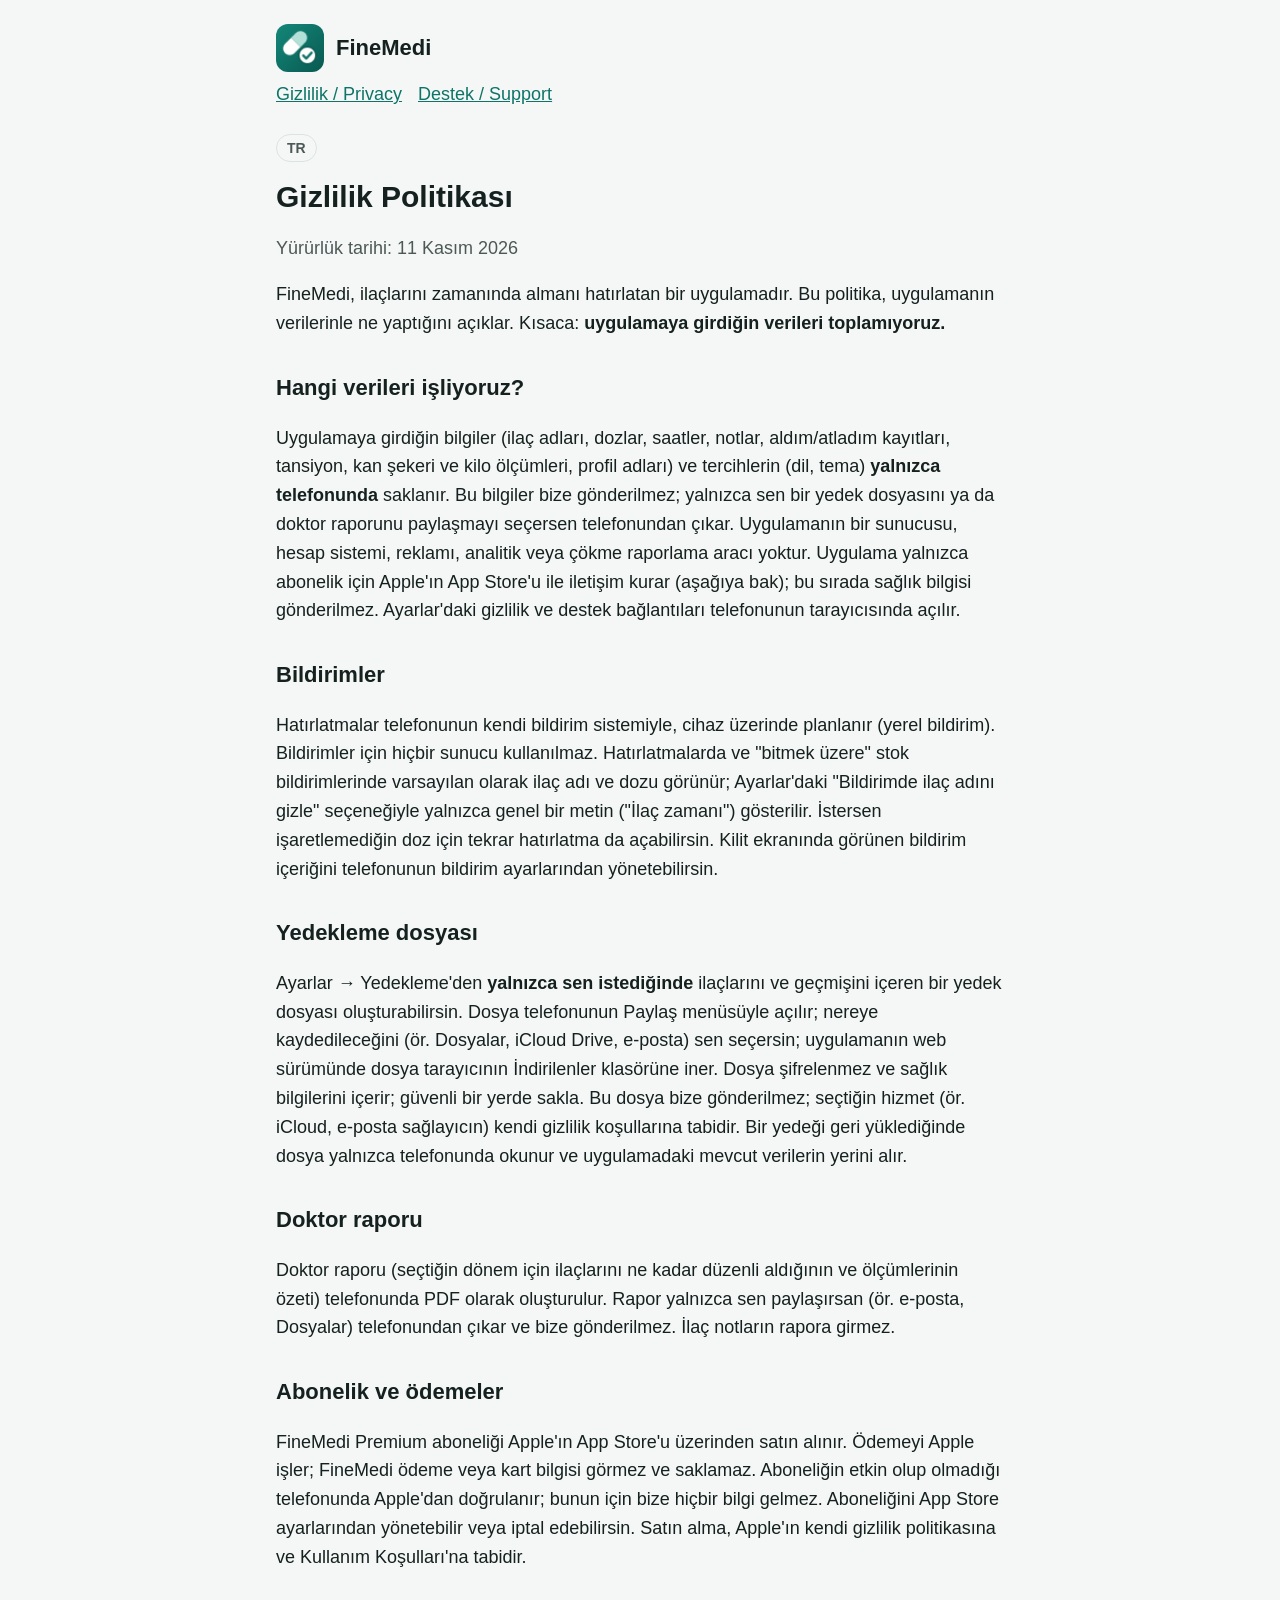
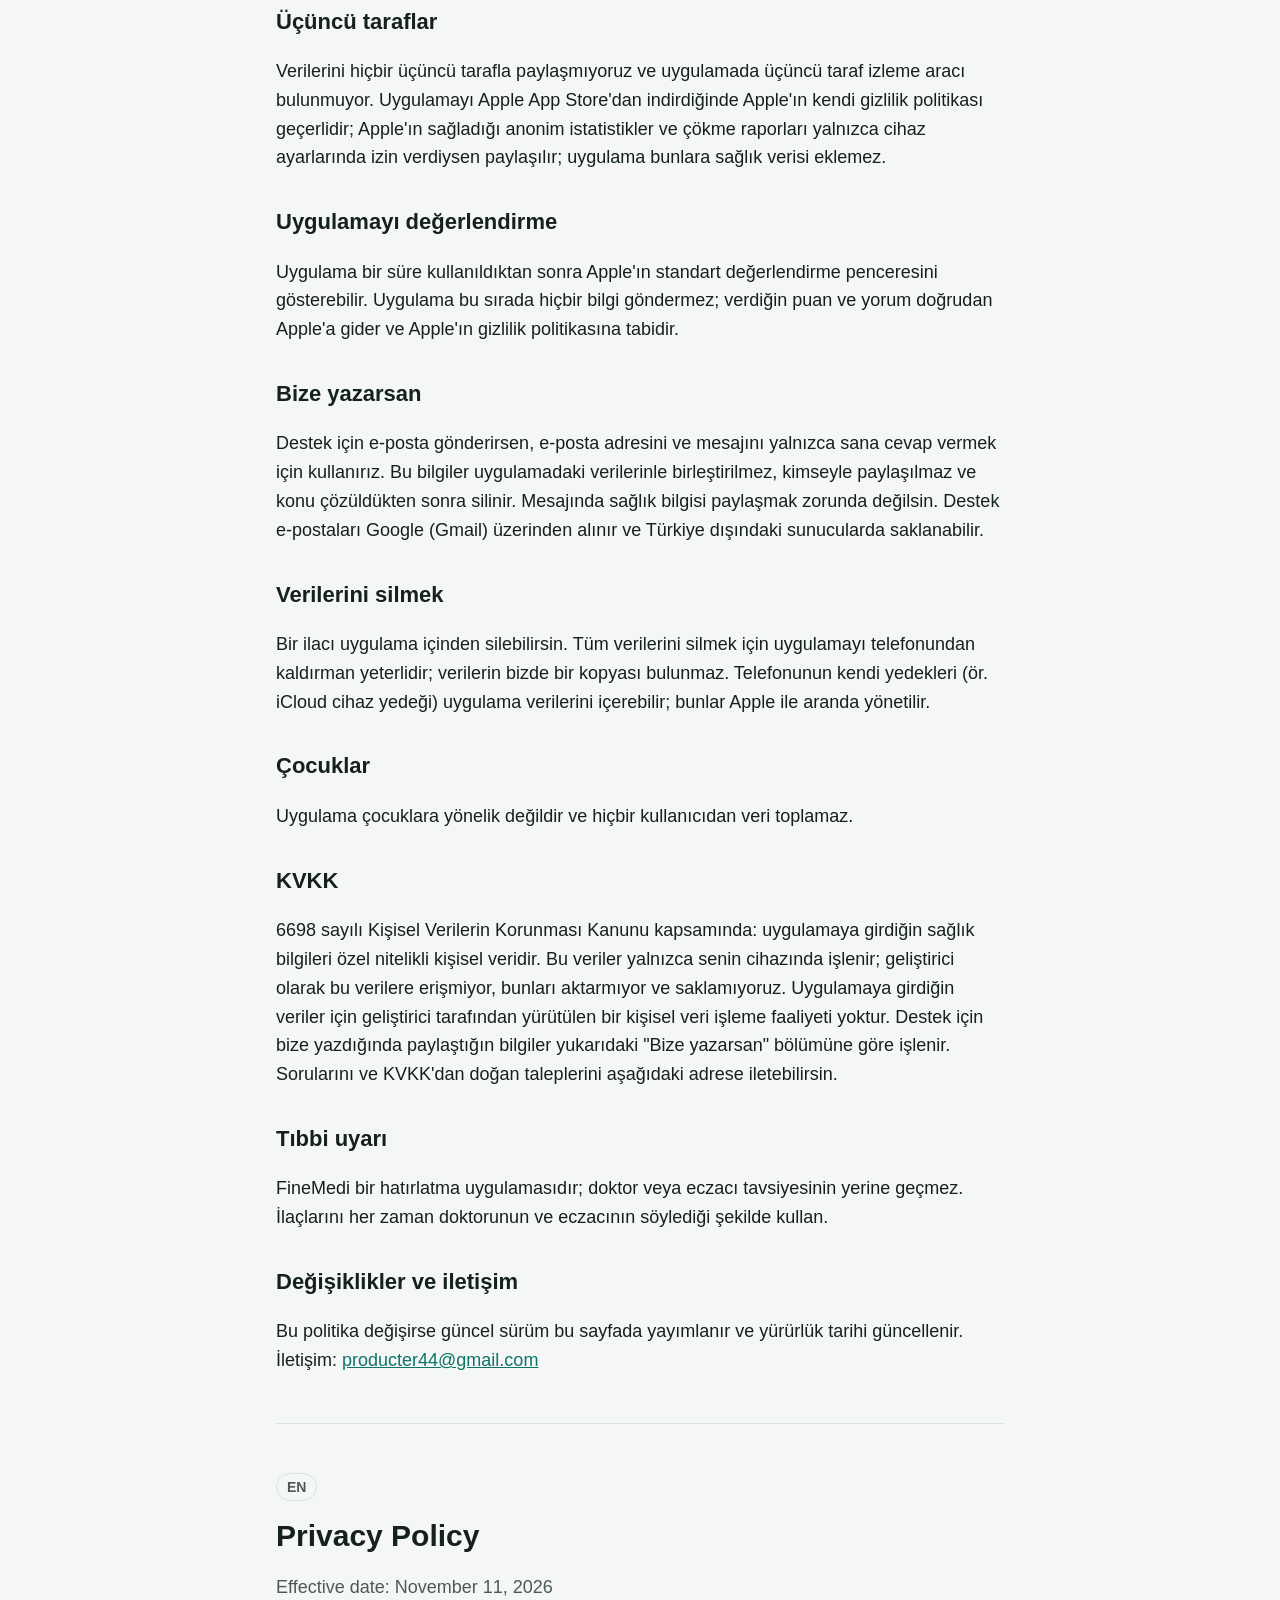
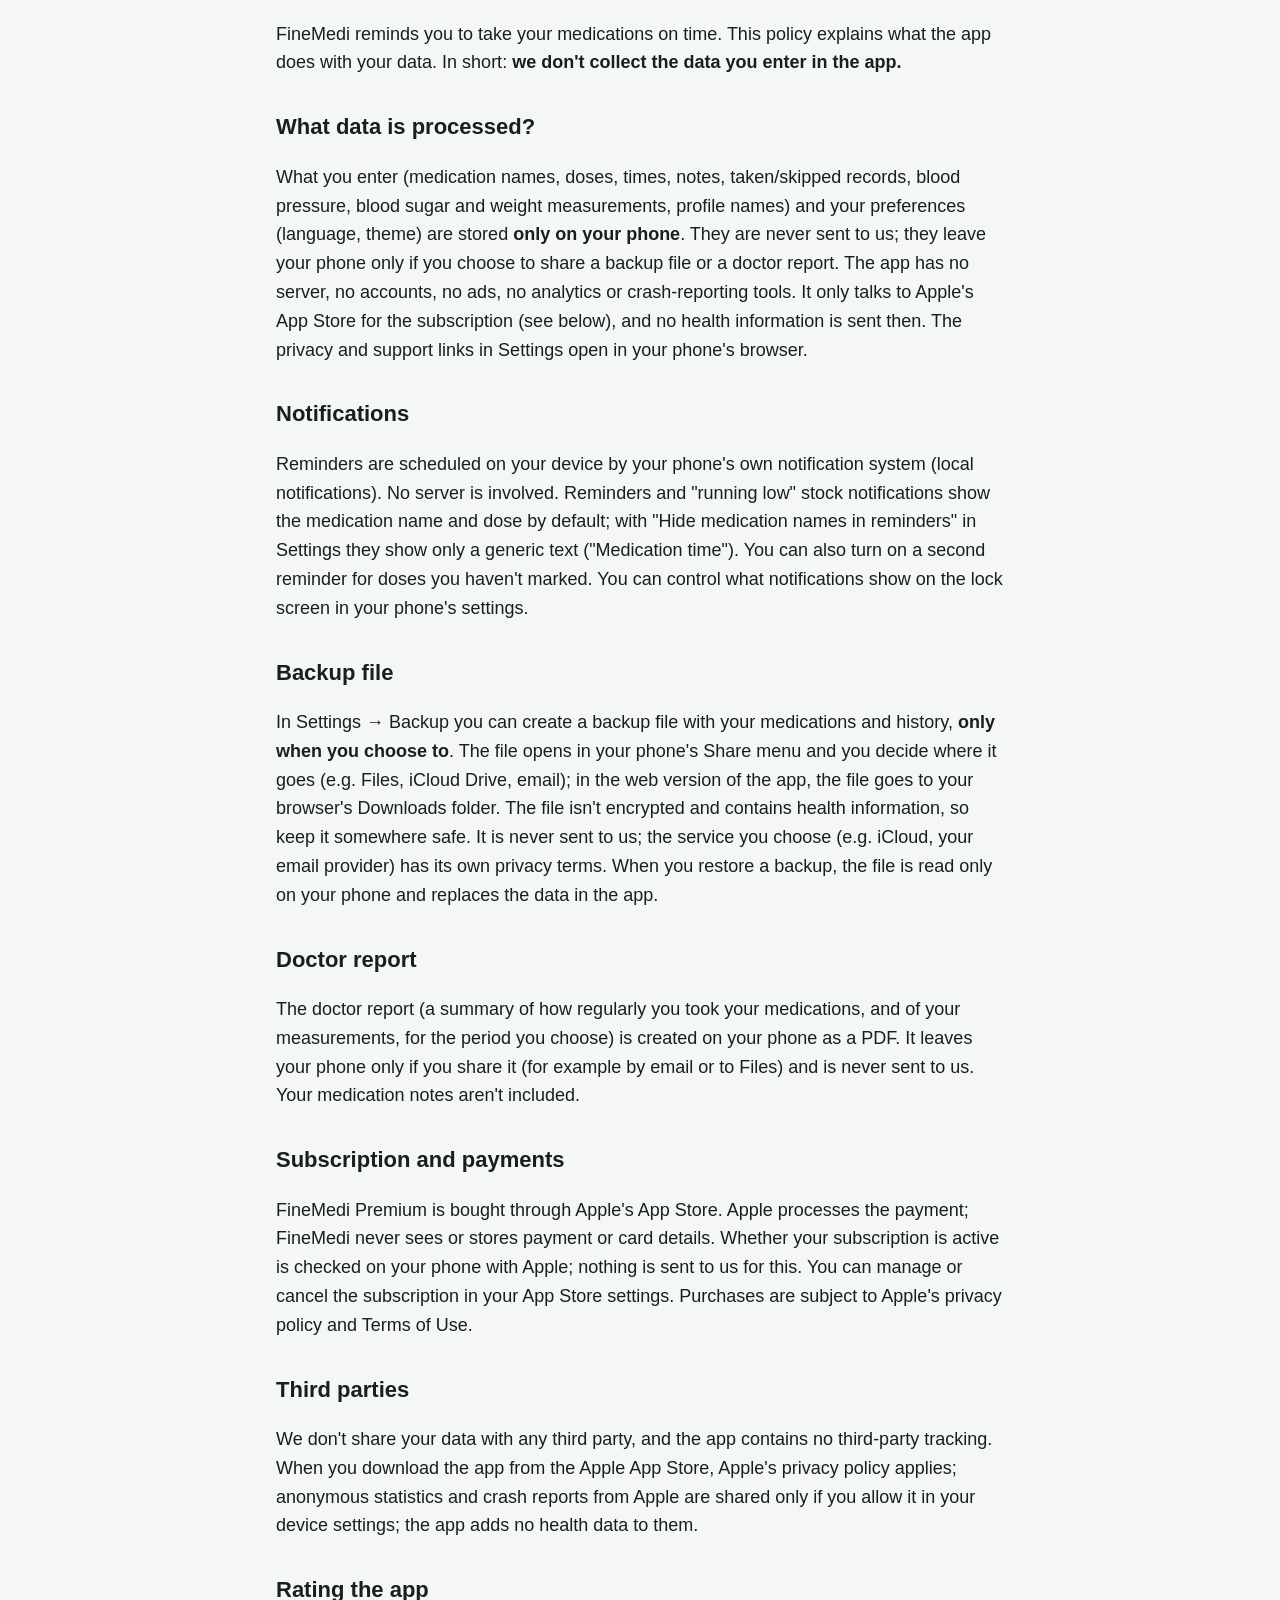
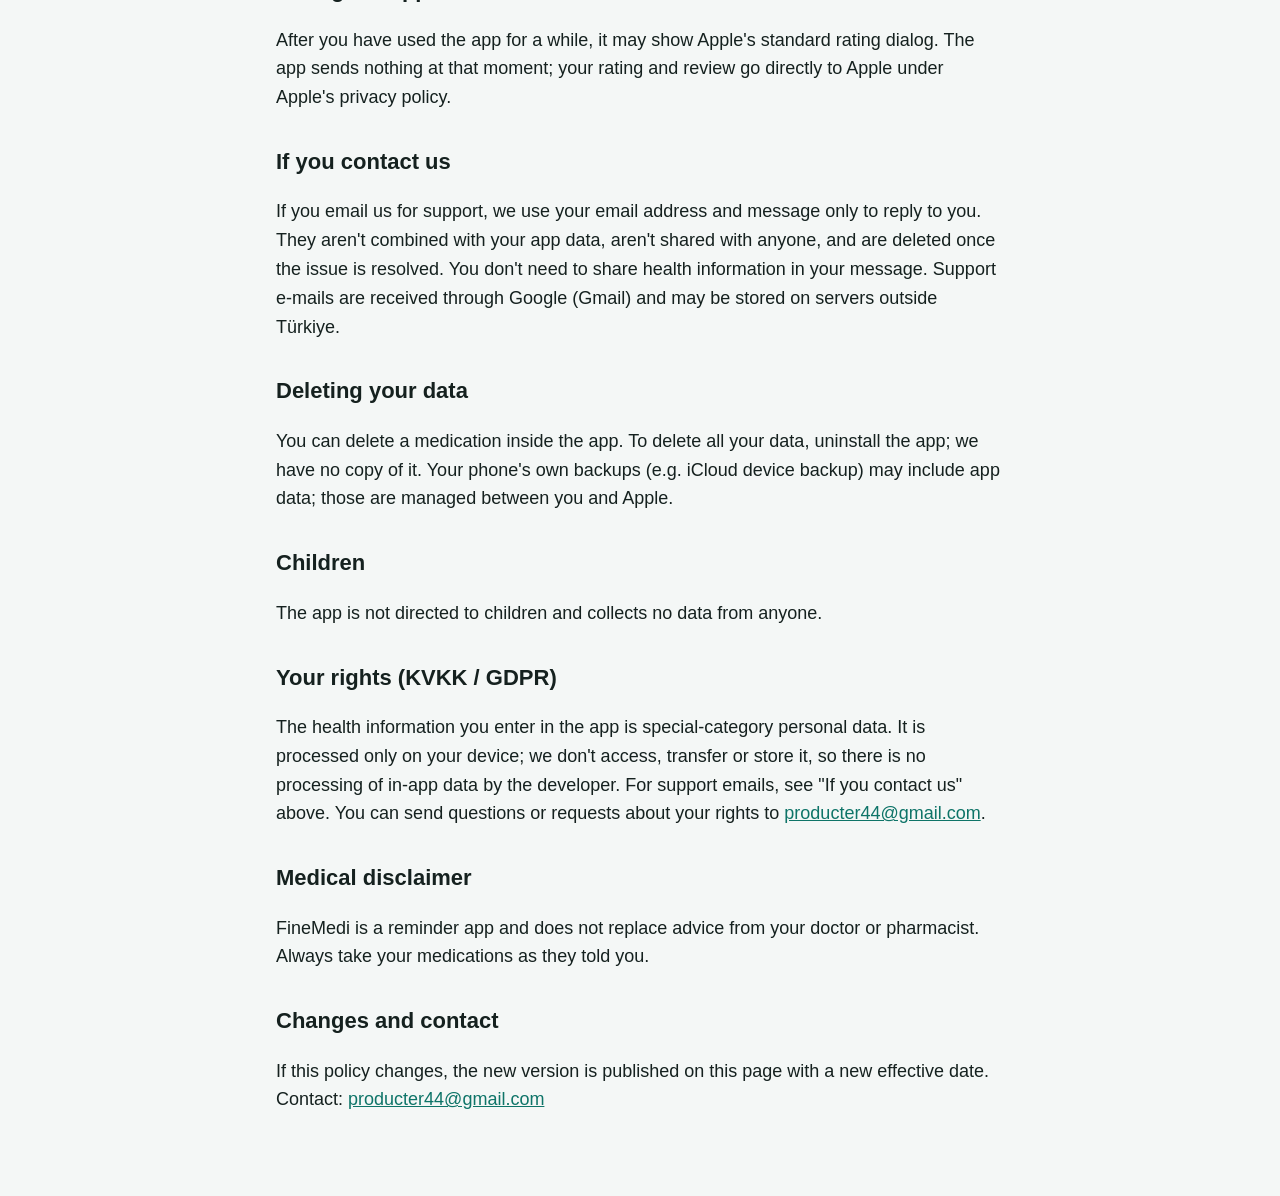
==== commit 896e2b9c: "Update privacy and support pages for FineMedi 1.0.0" ====
--- a/privacy/index.html
+++ b/privacy/index.html
@@ -1,20 +1,24 @@
 <!doctype html><html lang="tr"><head><meta charset="utf-8"><meta name="viewport" content="width=device-width, initial-scale=1"><link rel="icon" href="../assets/icon.png"><link rel="stylesheet" href="../assets/style.css"><title>Gizlilik Politikası / Privacy Policy – FineMedi</title></head><body><main><header><img src="../assets/icon.png" alt=""><a href="../">FineMedi</a></header><nav><a href="../privacy/">Gizlilik / Privacy</a><a href="../support/">Destek / Support</a></nav>
 <span class="lang">TR</span>
 <h1>Gizlilik Politikası</h1>
-<p class="dim">Yürürlük tarihi: 10 Kasım 2026</p>
+<p class="dim">Yürürlük tarihi: 11 Kasım 2026</p>
 <p>FineMedi, ilaçlarını zamanında almanı hatırlatan bir uygulamadır. Bu politika, uygulamanın verilerinle ne yaptığını açıklar. Kısaca: <strong>uygulamaya girdiğin verileri toplamıyoruz.</strong></p>
 <h2>Hangi verileri işliyoruz?</h2>
-<p>Uygulamaya girdiğin bilgiler (ilaç adları, dozlar, saatler, notlar, aldım/atladım kayıtları) ve tercihlerin (dil, tema) <strong>yalnızca telefonunda</strong> saklanır. Bu bilgiler bize gönderilmez; yalnızca sen bir yedek dosyasını paylaşmayı seçersen telefonundan çıkar. Uygulamanın bir sunucusu, hesap sistemi, reklamı, analitik veya çökme raporlama aracı yoktur ve uygulama hiçbir ağ isteği yapmaz. Ayarlar'daki gizlilik ve destek bağlantıları telefonunun tarayıcısında açılır.</p>
+<p>Uygulamaya girdiğin bilgiler (ilaç adları, dozlar, saatler, notlar, aldım/atladım kayıtları, tansiyon, kan şekeri ve kilo ölçümleri, profil adları) ve tercihlerin (dil, tema) <strong>yalnızca telefonunda</strong> saklanır. Bu bilgiler bize gönderilmez; yalnızca sen bir yedek dosyasını ya da doktor raporunu paylaşmayı seçersen telefonundan çıkar. Uygulamanın bir sunucusu, hesap sistemi, reklamı, analitik veya çökme raporlama aracı yoktur. Uygulama yalnızca abonelik için Apple'ın App Store'u ile iletişim kurar (aşağıya bak); bu sırada sağlık bilgisi gönderilmez. Ayarlar'daki gizlilik ve destek bağlantıları telefonunun tarayıcısında açılır.</p>
 <h2>Bildirimler</h2>
 <p>Hatırlatmalar telefonunun kendi bildirim sistemiyle, cihaz üzerinde planlanır (yerel bildirim). Bildirimler için hiçbir sunucu kullanılmaz. Hatırlatmalarda ve "bitmek üzere" stok bildirimlerinde varsayılan olarak ilaç adı ve dozu görünür; Ayarlar'daki "Bildirimde ilaç adını gizle" seçeneğiyle yalnızca genel bir metin ("İlaç zamanı") gösterilir. İstersen işaretlemediğin doz için tekrar hatırlatma da açabilirsin. Kilit ekranında görünen bildirim içeriğini telefonunun bildirim ayarlarından yönetebilirsin.</p>
 <h2>Yedekleme dosyası</h2>
 <p>Ayarlar → Yedekleme'den <strong>yalnızca sen istediğinde</strong> ilaçlarını ve geçmişini içeren bir yedek dosyası oluşturabilirsin. Dosya telefonunun Paylaş menüsüyle açılır; nereye kaydedileceğini (ör. Dosyalar, iCloud Drive, e-posta) sen seçersin; uygulamanın web sürümünde dosya tarayıcının İndirilenler klasörüne iner. Dosya şifrelenmez ve sağlık bilgilerini içerir; güvenli bir yerde sakla. Bu dosya bize gönderilmez; seçtiğin hizmet (ör. iCloud, e-posta sağlayıcın) kendi gizlilik koşullarına tabidir. Bir yedeği geri yüklediğinde dosya yalnızca telefonunda okunur ve uygulamadaki mevcut verilerin yerini alır.</p>
+<h2>Doktor raporu</h2>
+<p>Doktor raporu (seçtiğin dönem için ilaçlarını ne kadar düzenli aldığının ve ölçümlerinin özeti) telefonunda PDF olarak oluşturulur. Rapor yalnızca sen paylaşırsan (ör. e-posta, Dosyalar) telefonundan çıkar ve bize gönderilmez. İlaç notların rapora girmez.</p>
+<h2>Abonelik ve ödemeler</h2>
+<p>FineMedi Premium aboneliği Apple'ın App Store'u üzerinden satın alınır. Ödemeyi Apple işler; FineMedi ödeme veya kart bilgisi görmez ve saklamaz. Aboneliğin etkin olup olmadığı telefonunda Apple'dan doğrulanır; bunun için bize hiçbir bilgi gelmez. Aboneliğini App Store ayarlarından yönetebilir veya iptal edebilirsin. Satın alma, Apple'ın kendi gizlilik politikasına ve Kullanım Koşulları'na tabidir.</p>
 <h2>Üçüncü taraflar</h2>
 <p>Verilerini hiçbir üçüncü tarafla paylaşmıyoruz ve uygulamada üçüncü taraf izleme aracı bulunmuyor. Uygulamayı Apple App Store'dan indirdiğinde Apple'ın kendi gizlilik politikası geçerlidir; Apple'ın sağladığı anonim istatistikler ve çökme raporları yalnızca cihaz ayarlarında izin verdiysen paylaşılır; uygulama bunlara sağlık verisi eklemez.</p>
 <h2>Uygulamayı değerlendirme</h2>
 <p>Uygulama bir süre kullanıldıktan sonra Apple'ın standart değerlendirme penceresini gösterebilir. Uygulama bu sırada hiçbir bilgi göndermez; verdiğin puan ve yorum doğrudan Apple'a gider ve Apple'ın gizlilik politikasına tabidir.</p>
 <h2>Bize yazarsan</h2>
-<p>Destek için e-posta gönderirsen, e-posta adresini ve mesajını yalnızca sana cevap vermek için kullanırız. Bu bilgiler uygulamadaki verilerinle birleştirilmez, kimseyle paylaşılmaz ve konu çözüldükten sonra silinir. Mesajında sağlık bilgisi paylaşmak zorunda değilsin. Uygulamadaki "Geri bildirim gönder" e-posta uygulamanı hazır bir mesajla açar; mesaja yalnızca uygulama sürümü, telefonun işletim sistemi ve sürümü, uygulama dili, bildirim izni ve hatırlatma kurulu olup olmadığı (evet/hayır) eklenir; ilaç bilgisi eklenmez. Göndermeden önce mesajı görür ve değiştirebilirsin. Destek e-postaları Google (Gmail) üzerinden alınır ve Türkiye dışındaki sunucularda saklanabilir.</p>
+<p>Destek için e-posta gönderirsen, e-posta adresini ve mesajını yalnızca sana cevap vermek için kullanırız. Bu bilgiler uygulamadaki verilerinle birleştirilmez, kimseyle paylaşılmaz ve konu çözüldükten sonra silinir. Mesajında sağlık bilgisi paylaşmak zorunda değilsin. Destek e-postaları Google (Gmail) üzerinden alınır ve Türkiye dışındaki sunucularda saklanabilir.</p>
 <h2>Verilerini silmek</h2>
 <p>Bir ilacı uygulama içinden silebilirsin. Tüm verilerini silmek için uygulamayı telefonundan kaldırman yeterlidir; verilerin bizde bir kopyası bulunmaz. Telefonunun kendi yedekleri (ör. iCloud cihaz yedeği) uygulama verilerini içerebilir; bunlar Apple ile aranda yönetilir.</p>
 <h2>Çocuklar</h2>
@@ -28,20 +32,24 @@
 <hr>
 <span class="lang">EN</span>
 <h1>Privacy Policy</h1>
-<p class="dim">Effective date: November 10, 2026</p>
+<p class="dim">Effective date: November 11, 2026</p>
 <p>FineMedi reminds you to take your medications on time. This policy explains what the app does with your data. In short: <strong>we don't collect the data you enter in the app.</strong></p>
 <h2>What data is processed?</h2>
-<p>What you enter (medication names, doses, times, notes, taken/skipped records) and your preferences (language, theme) are stored <strong>only on your phone</strong>. They are never sent to us; they leave your phone only if you choose to share a backup file. The app has no server, no accounts, no ads, no analytics or crash-reporting tools, and it makes no network requests. The privacy and support links in Settings open in your phone's browser.</p>
+<p>What you enter (medication names, doses, times, notes, taken/skipped records, blood pressure, blood sugar and weight measurements, profile names) and your preferences (language, theme) are stored <strong>only on your phone</strong>. They are never sent to us; they leave your phone only if you choose to share a backup file or a doctor report. The app has no server, no accounts, no ads, no analytics or crash-reporting tools. It only talks to Apple's App Store for the subscription (see below), and no health information is sent then. The privacy and support links in Settings open in your phone's browser.</p>
 <h2>Notifications</h2>
 <p>Reminders are scheduled on your device by your phone's own notification system (local notifications). No server is involved. Reminders and "running low" stock notifications show the medication name and dose by default; with "Hide medication names in reminders" in Settings they show only a generic text ("Medication time"). You can also turn on a second reminder for doses you haven't marked. You can control what notifications show on the lock screen in your phone's settings.</p>
 <h2>Backup file</h2>
 <p>In Settings → Backup you can create a backup file with your medications and history, <strong>only when you choose to</strong>. The file opens in your phone's Share menu and you decide where it goes (e.g. Files, iCloud Drive, email); in the web version of the app, the file goes to your browser's Downloads folder. The file isn't encrypted and contains health information, so keep it somewhere safe. It is never sent to us; the service you choose (e.g. iCloud, your email provider) has its own privacy terms. When you restore a backup, the file is read only on your phone and replaces the data in the app.</p>
+<h2>Doctor report</h2>
+<p>The doctor report (a summary of how regularly you took your medications, and of your measurements, for the period you choose) is created on your phone as a PDF. It leaves your phone only if you share it (for example by email or to Files) and is never sent to us. Your medication notes aren't included.</p>
+<h2>Subscription and payments</h2>
+<p>FineMedi Premium is bought through Apple's App Store. Apple processes the payment; FineMedi never sees or stores payment or card details. Whether your subscription is active is checked on your phone with Apple; nothing is sent to us for this. You can manage or cancel the subscription in your App Store settings. Purchases are subject to Apple's privacy policy and Terms of Use.</p>
 <h2>Third parties</h2>
 <p>We don't share your data with any third party, and the app contains no third-party tracking. When you download the app from the Apple App Store, Apple's privacy policy applies; anonymous statistics and crash reports from Apple are shared only if you allow it in your device settings; the app adds no health data to them.</p>
 <h2>Rating the app</h2>
 <p>After you have used the app for a while, it may show Apple's standard rating dialog. The app sends nothing at that moment; your rating and review go directly to Apple under Apple's privacy policy.</p>
 <h2>If you contact us</h2>
-<p>If you email us for support, we use your email address and message only to reply to you. They aren't combined with your app data, aren't shared with anyone, and are deleted once the issue is resolved. You don't need to share health information in your message. "Send feedback" in the app opens your mail app with a prepared message that only adds the app version, the phone's operating system and version, the app language, the notification permission and whether reminders are set (yes/no); no medication information is added. You see the message and can change it before sending. Support e-mails are received through Google (Gmail) and may be stored on servers outside Türkiye.</p>
+<p>If you email us for support, we use your email address and message only to reply to you. They aren't combined with your app data, aren't shared with anyone, and are deleted once the issue is resolved. You don't need to share health information in your message. Support e-mails are received through Google (Gmail) and may be stored on servers outside Türkiye.</p>
 <h2>Deleting your data</h2>
 <p>You can delete a medication inside the app. To delete all your data, uninstall the app; we have no copy of it. Your phone's own backups (e.g. iCloud device backup) may include app data; those are managed between you and Apple.</p>
 <h2>Children</h2>
